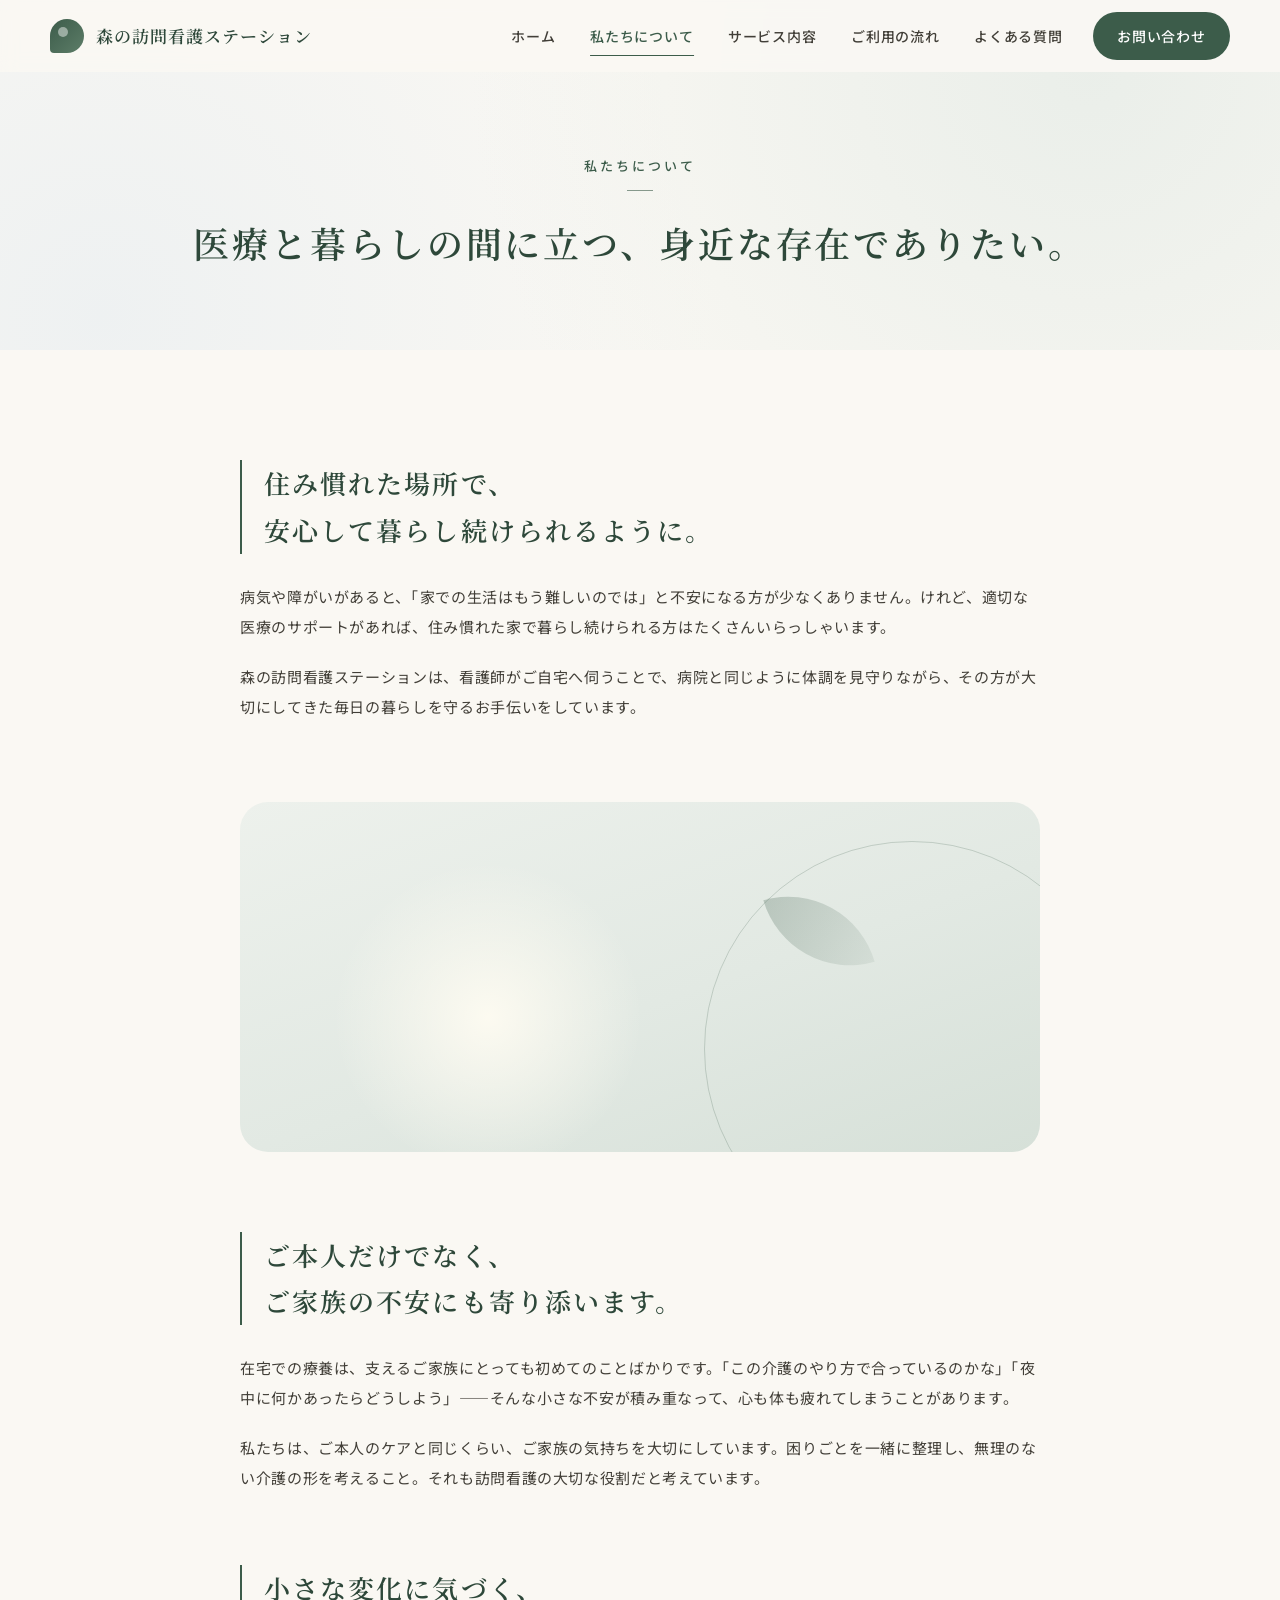
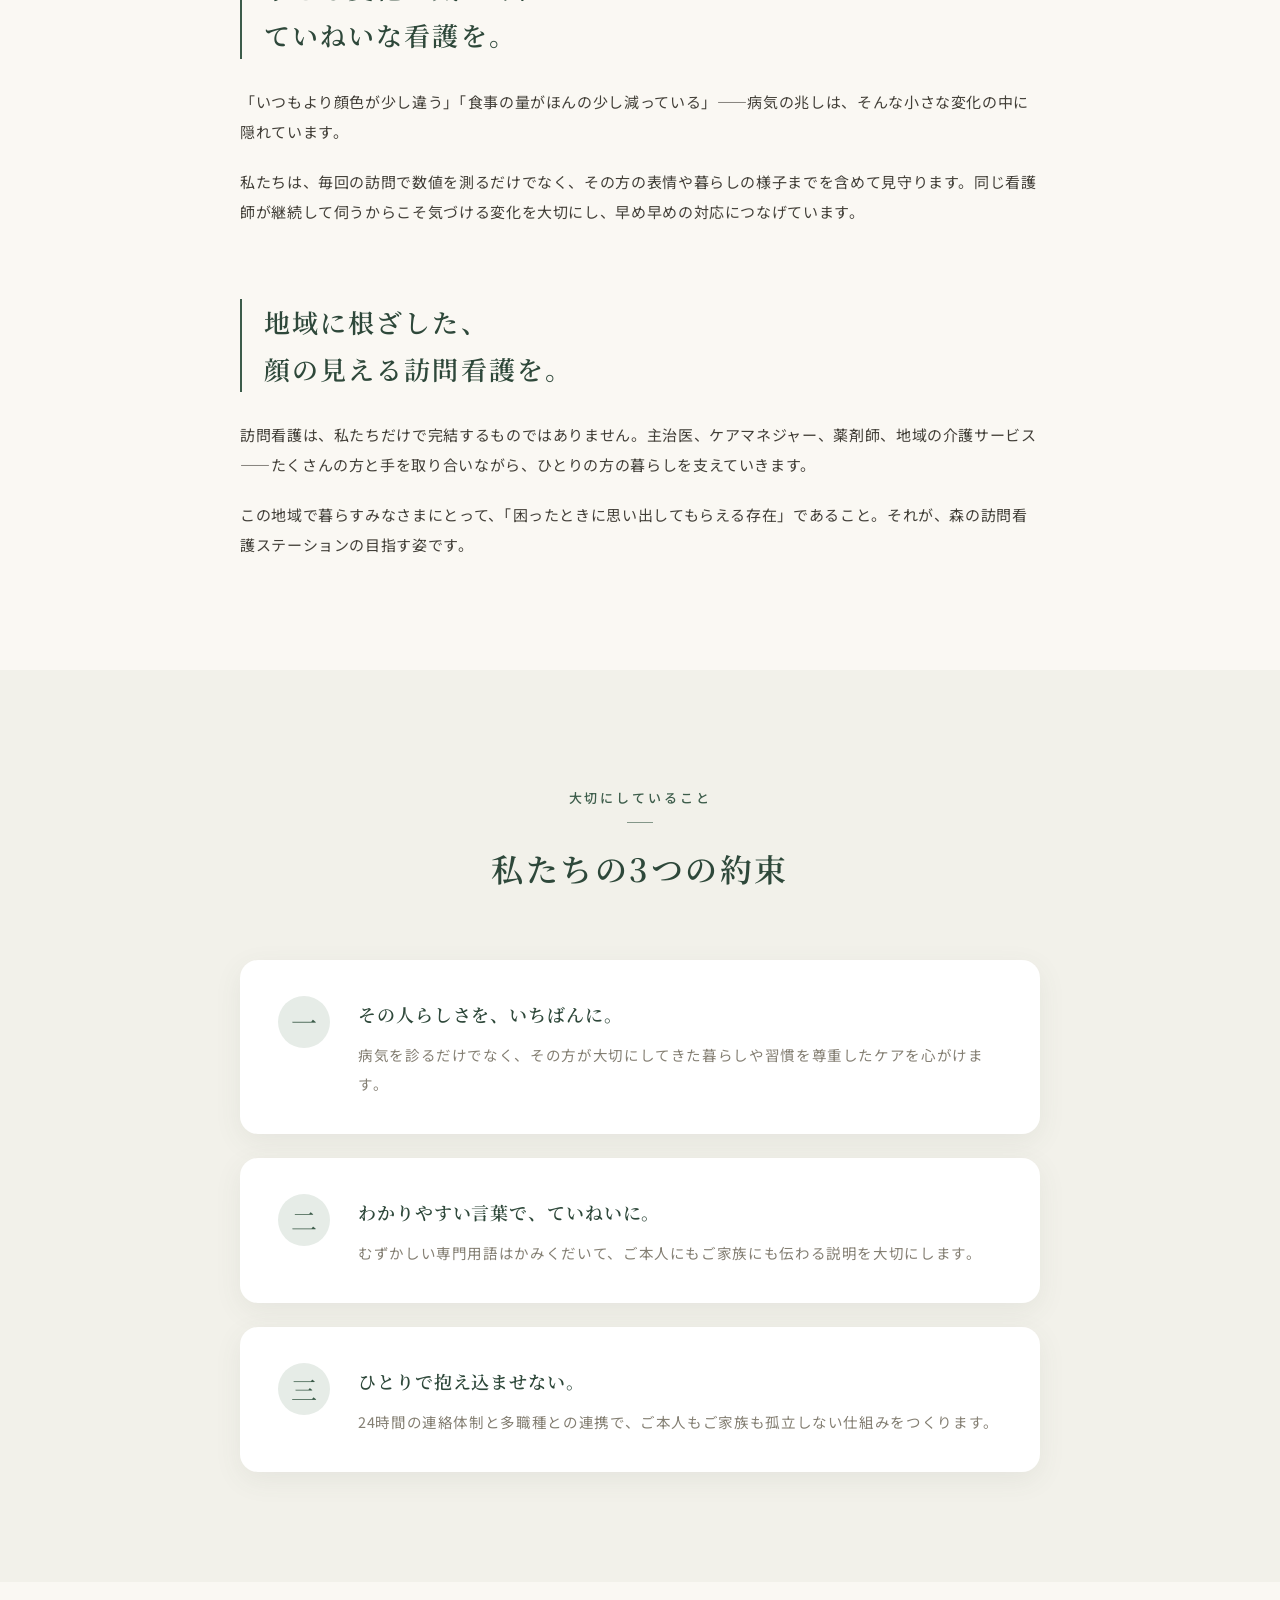
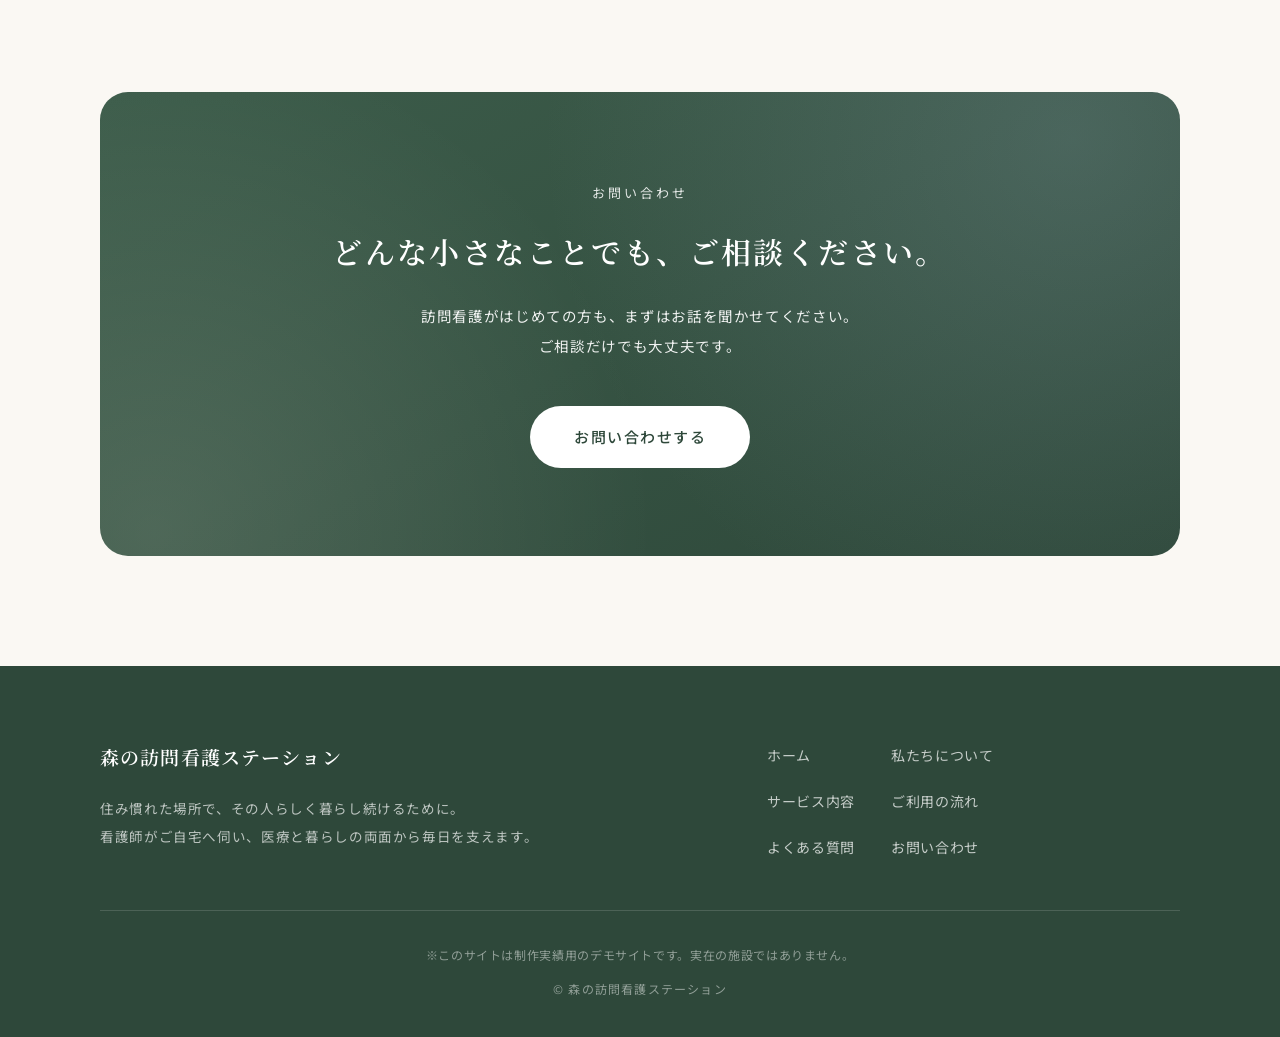
==== about.html @ d0d24159 "Initial build for Mori Houmon Kango site" ====
<!DOCTYPE html>
<html lang="ja">
<head>
  <meta charset="UTF-8">
  <meta name="viewport" content="width=device-width, initial-scale=1.0">
  <title>私たちについて｜森の訪問看護ステーション</title>
  <meta name="description" content="病気や障がいがあっても、住み慣れた場所で安心して暮らせるように。森の訪問看護ステーションの想いをご紹介します。">
  <link rel="preconnect" href="https://fonts.googleapis.com">
  <link rel="preconnect" href="https://fonts.gstatic.com" crossorigin>
  <link href="https://fonts.googleapis.com/css2?family=Noto+Sans+JP:wght@400;500;700&family=Noto+Serif+JP:wght@500;600&display=swap" rel="stylesheet">
  <link rel="stylesheet" href="style.css">
</head>
<body>

  <header class="header" id="header">
    <div class="header-inner">
      <a href="index.html" class="logo">
        <span class="logo-mark" aria-hidden="true"></span>
        <span class="logo-text">森の訪問看護ステーション</span>
      </a>
      <nav class="nav" id="nav" aria-label="メインナビゲーション">
        <ul class="nav-list">
          <li><a href="index.html" class="nav-link">ホーム</a></li>
          <li><a href="about.html" class="nav-link is-active">私たちについて</a></li>
          <li><a href="service.html" class="nav-link">サービス内容</a></li>
          <li><a href="guide.html" class="nav-link">ご利用の流れ</a></li>
          <li><a href="faq.html" class="nav-link">よくある質問</a></li>
          <li><a href="contact.html" class="nav-link nav-link-cta">お問い合わせ</a></li>
        </ul>
      </nav>
      <button class="menu-button" id="menuButton" aria-label="メニューを開く" aria-expanded="false" aria-controls="nav">
        <span class="menu-bar"></span>
        <span class="menu-bar"></span>
        <span class="menu-bar"></span>
      </button>
    </div>
  </header>

  <main>

    <section class="page-hero">
      <div class="container">
        <p class="page-hero-label">私たちについて</p>
        <h1 class="page-hero-title">医療と暮らしの間に立つ、<br class="sp-only">身近な存在でありたい。</h1>
      </div>
    </section>

    <section class="section">
      <div class="container container-narrow">
        <div class="message-block fade-in">
          <h2 class="message-title">住み慣れた場所で、<br>安心して暮らし続けられるように。</h2>
          <p>
            病気や障がいがあると、「家での生活はもう難しいのでは」と不安になる方が少なくありません。けれど、適切な医療のサポートがあれば、住み慣れた家で暮らし続けられる方はたくさんいらっしゃいます。
          </p>
          <p>
            森の訪問看護ステーションは、看護師がご自宅へ伺うことで、病院と同じように体調を見守りながら、その方が大切にしてきた毎日の暮らしを守るお手伝いをしています。
          </p>
        </div>

        <div class="about-feature-visual image-placeholder fade-in" aria-hidden="true">
          <span class="placeholder-shape placeholder-shape-circle"></span>
          <span class="placeholder-shape placeholder-shape-arc"></span>
          <span class="placeholder-shape placeholder-shape-leaf"></span>
        </div>

        <div class="message-block fade-in">
          <h2 class="message-title">ご本人だけでなく、<br>ご家族の不安にも寄り添います。</h2>
          <p>
            在宅での療養は、支えるご家族にとっても初めてのことばかりです。「この介護のやり方で合っているのかな」「夜中に何かあったらどうしよう」——そんな小さな不安が積み重なって、心も体も疲れてしまうことがあります。
          </p>
          <p>
            私たちは、ご本人のケアと同じくらい、ご家族の気持ちを大切にしています。困りごとを一緒に整理し、無理のない介護の形を考えること。それも訪問看護の大切な役割だと考えています。
          </p>
        </div>

        <div class="message-block fade-in">
          <h2 class="message-title">小さな変化に気づく、<br>ていねいな看護を。</h2>
          <p>
            「いつもより顔色が少し違う」「食事の量がほんの少し減っている」——病気の兆しは、そんな小さな変化の中に隠れています。
          </p>
          <p>
            私たちは、毎回の訪問で数値を測るだけでなく、その方の表情や暮らしの様子までを含めて見守ります。同じ看護師が継続して伺うからこそ気づける変化を大切にし、早め早めの対応につなげています。
          </p>
        </div>

        <div class="message-block fade-in">
          <h2 class="message-title">地域に根ざした、<br>顔の見える訪問看護を。</h2>
          <p>
            訪問看護は、私たちだけで完結するものではありません。主治医、ケアマネジャー、薬剤師、地域の介護サービス——たくさんの方と手を取り合いながら、ひとりの方の暮らしを支えていきます。
          </p>
          <p>
            この地域で暮らすみなさまにとって、「困ったときに思い出してもらえる存在」であること。それが、森の訪問看護ステーションの目指す姿です。
          </p>
        </div>
      </div>
    </section>

    <section class="section section-tinted">
      <div class="container container-narrow">
        <div class="section-heading fade-in">
          <p class="section-label">大切にしていること</p>
          <h2 class="section-title">私たちの3つの約束</h2>
        </div>
        <div class="promise-list">
          <div class="promise-item fade-in">
            <span class="promise-number">一</span>
            <div class="promise-body">
              <h3 class="promise-title">その人らしさを、いちばんに。</h3>
              <p class="promise-text">病気を診るだけでなく、その方が大切にしてきた暮らしや習慣を尊重したケアを心がけます。</p>
            </div>
          </div>
          <div class="promise-item fade-in">
            <span class="promise-number">二</span>
            <div class="promise-body">
              <h3 class="promise-title">わかりやすい言葉で、ていねいに。</h3>
              <p class="promise-text">むずかしい専門用語はかみくだいて、ご本人にもご家族にも伝わる説明を大切にします。</p>
            </div>
          </div>
          <div class="promise-item fade-in">
            <span class="promise-number">三</span>
            <div class="promise-body">
              <h3 class="promise-title">ひとりで抱え込ませない。</h3>
              <p class="promise-text">24時間の連絡体制と多職種との連携で、ご本人もご家族も孤立しない仕組みをつくります。</p>
            </div>
          </div>
        </div>
      </div>
    </section>

    <section class="cta-section">
      <div class="container">
        <div class="cta-box fade-in">
          <p class="cta-label">お問い合わせ</p>
          <h2 class="cta-title">どんな小さなことでも、<br class="sp-only">ご相談ください。</h2>
          <p class="cta-text">
            訪問看護がはじめての方も、まずはお話を聞かせてください。<br>
            ご相談だけでも大丈夫です。
          </p>
          <a href="contact.html" class="button button-light">お問い合わせする</a>
        </div>
      </div>
    </section>

  </main>

  <footer class="footer">
    <div class="container">
      <div class="footer-grid">
        <div class="footer-about">
          <p class="footer-logo">森の訪問看護ステーション</p>
          <p class="footer-description">
            住み慣れた場所で、その人らしく暮らし続けるために。<br>
            看護師がご自宅へ伺い、医療と暮らしの両面から毎日を支えます。
          </p>
        </div>
        <nav class="footer-nav" aria-label="フッターナビゲーション">
          <ul class="footer-nav-list">
            <li><a href="index.html">ホーム</a></li>
            <li><a href="about.html">私たちについて</a></li>
            <li><a href="service.html">サービス内容</a></li>
            <li><a href="guide.html">ご利用の流れ</a></li>
            <li><a href="faq.html">よくある質問</a></li>
            <li><a href="contact.html">お問い合わせ</a></li>
          </ul>
        </nav>
      </div>
      <p class="footer-note">※このサイトは制作実績用のデモサイトです。実在の施設ではありません。</p>
      <p class="footer-copyright">&copy; 森の訪問看護ステーション</p>
    </div>
  </footer>

  <script src="script.js"></script>
</body>
</html>
---- style.css ----
@charset "UTF-8";

/* ==========================================================
   森の訪問看護ステーション
   - 白〜生成りを基調に、深いグリーンとくすみブルーを差し色に
   - 余白と細い線で上品に、医療サイトとしての清潔感を保つ
   ========================================================== */

:root {
  /* 色 */
  --color-bg: #faf8f3;            /* 生成り */
  --color-bg-tinted: #f2f1ea;     /* 少し深い生成り */
  --color-white: #ffffff;
  --color-green: #3c5c4a;         /* 深いグリーン */
  --color-green-dark: #2e483a;
  --color-green-pale: #e6ece7;
  --color-blue: #8da4b0;          /* くすみブルー */
  --color-blue-pale: #e9eef1;
  --color-text: #423f38;
  --color-text-light: #847f73;
  --color-line: #e3e0d6;

  /* フォント */
  --font-sans: "Noto Sans JP", "Hiragino Kaku Gothic ProN", sans-serif;
  --font-serif: "Noto Serif JP", "Hiragino Mincho ProN", serif;

  /* その他 */
  --header-height: 72px;
  --radius-s: 10px;
  --radius-m: 18px;
  --radius-l: 28px;
  --shadow-card: 0 8px 28px rgba(82, 90, 76, 0.08);
  --shadow-card-hover: 0 14px 36px rgba(82, 90, 76, 0.13);
}

/* ----------------------------------------------------------
   リセット・ベース
---------------------------------------------------------- */
*,
*::before,
*::after {
  box-sizing: border-box;
  margin: 0;
  padding: 0;
}

html {
  scroll-behavior: smooth;
}

body {
  font-family: var(--font-sans);
  font-size: 16px;
  line-height: 2;
  letter-spacing: 0.04em;
  color: var(--color-text);
  background-color: var(--color-bg);
  -webkit-font-smoothing: antialiased;
}

img {
  max-width: 100%;
  height: auto;
  display: block;
}

ul,
ol {
  list-style: none;
}

a {
  color: inherit;
  text-decoration: none;
}

button {
  font-family: inherit;
  cursor: pointer;
  background: none;
  border: none;
}

.sp-only {
  display: none;
}

@media (max-width: 767px) {
  .sp-only {
    display: inline;
  }
  .pc-only {
    display: none;
  }
}

/* ----------------------------------------------------------
   共通レイアウト
---------------------------------------------------------- */
.container {
  width: min(92%, 1080px);
  margin: 0 auto;
}

.container-narrow {
  width: min(92%, 800px);
  margin: 0 auto;
}

.section {
  padding: 110px 0;
}

.section-tinted {
  background-color: var(--color-bg-tinted);
}

.section-heading {
  margin-bottom: 64px;
  text-align: center;
}

.section-label {
  display: inline-block;
  font-size: 13px;
  font-weight: 500;
  letter-spacing: 0.22em;
  color: var(--color-green);
  margin-bottom: 18px;
  position: relative;
  padding-bottom: 12px;
}

.section-label::after {
  content: "";
  position: absolute;
  bottom: 0;
  left: 50%;
  transform: translateX(-50%);
  width: 26px;
  height: 1px;
  background-color: var(--color-green);
  opacity: 0.6;
}

.section-title {
  font-family: var(--font-serif);
  font-size: clamp(24px, 3.4vw, 32px);
  font-weight: 600;
  line-height: 1.7;
  letter-spacing: 0.08em;
  color: var(--color-green-dark);
}

.section-lead {
  margin-top: 24px;
  font-size: 15px;
  color: var(--color-text-light);
}

.section-more {
  margin-top: 56px;
  text-align: center;
}

/* ----------------------------------------------------------
   ボタン・リンク
---------------------------------------------------------- */
.button {
  display: inline-block;
  padding: 16px 44px;
  border-radius: 999px;
  font-size: 15px;
  font-weight: 500;
  letter-spacing: 0.1em;
  text-align: center;
  transition: background-color 0.3s ease, color 0.3s ease,
    border-color 0.3s ease, box-shadow 0.3s ease, transform 0.3s ease;
}

.button-primary {
  background-color: var(--color-green);
  color: var(--color-white);
  box-shadow: 0 6px 18px rgba(60, 92, 74, 0.25);
}

.button-primary:hover {
  background-color: var(--color-green-dark);
  transform: translateY(-2px);
}

.button-outline {
  background-color: transparent;
  color: var(--color-green);
  border: 1px solid var(--color-green);
}

.button-outline:hover {
  background-color: var(--color-green);
  color: var(--color-white);
}

.button-light {
  background-color: var(--color-white);
  color: var(--color-green-dark);
}

.button-light:hover {
  background-color: var(--color-bg);
  transform: translateY(-2px);
}

.button-wide {
  min-width: 280px;
}

.text-link {
  display: inline-flex;
  align-items: center;
  gap: 10px;
  font-size: 15px;
  font-weight: 500;
  color: var(--color-green);
  border-bottom: 1px solid transparent;
  padding-bottom: 4px;
  transition: border-color 0.3s ease;
}

.text-link:hover {
  border-color: var(--color-green);
}

.text-link-arrow {
  transition: transform 0.3s ease;
}

.text-link:hover .text-link-arrow {
  transform: translateX(5px);
}

/* ----------------------------------------------------------
   ヘッダー
---------------------------------------------------------- */
.header {
  position: fixed;
  top: 0;
  left: 0;
  width: 100%;
  height: var(--header-height);
  background-color: rgba(250, 248, 243, 0.92);
  backdrop-filter: blur(8px);
  -webkit-backdrop-filter: blur(8px);
  z-index: 100;
  transition: box-shadow 0.3s ease;
}

.header.is-scrolled {
  box-shadow: 0 2px 20px rgba(82, 90, 76, 0.08);
}

.header-inner {
  width: min(94%, 1180px);
  height: 100%;
  margin: 0 auto;
  display: flex;
  align-items: center;
  justify-content: space-between;
}

.logo {
  display: flex;
  align-items: center;
  gap: 12px;
}

.logo-mark {
  width: 34px;
  height: 34px;
  border-radius: 50% 50% 50% 4px;
  background: linear-gradient(135deg, var(--color-green) 0%, #5d7d68 100%);
  position: relative;
  flex-shrink: 0;
}

.logo-mark::after {
  content: "";
  position: absolute;
  top: 8px;
  left: 8px;
  width: 10px;
  height: 10px;
  border-radius: 50%;
  background-color: rgba(255, 255, 255, 0.45);
}

.logo-text {
  font-family: var(--font-serif);
  font-size: 17px;
  font-weight: 600;
  letter-spacing: 0.06em;
  color: var(--color-green-dark);
}

.nav-list {
  display: flex;
  align-items: center;
  gap: 6px;
}

.nav-link {
  display: inline-block;
  padding: 10px 14px;
  font-size: 14px;
  font-weight: 500;
  letter-spacing: 0.06em;
  color: var(--color-text);
  border-radius: 8px;
  position: relative;
  transition: color 0.3s ease;
}

.nav-link::after {
  content: "";
  position: absolute;
  bottom: 4px;
  left: 50%;
  transform: translateX(-50%) scaleX(0);
  width: calc(100% - 28px);
  height: 1px;
  background-color: var(--color-green);
  transition: transform 0.3s ease;
}

.nav-link:hover {
  color: var(--color-green);
}

.nav-link:hover::after,
.nav-link.is-active::after {
  transform: translateX(-50%) scaleX(1);
}

.nav-link.is-active {
  color: var(--color-green);
}

.nav-link-cta {
  margin-left: 10px;
  padding: 10px 24px;
  background-color: var(--color-green);
  color: var(--color-white);
  border-radius: 999px;
}

.nav-link-cta::after {
  display: none;
}

.nav-link-cta:hover {
  background-color: var(--color-green-dark);
  color: var(--color-white);
}

.nav-link-cta.is-active {
  color: var(--color-white);
  background-color: var(--color-green-dark);
}

/* ハンバーガー */
.menu-button {
  display: none;
  flex-direction: column;
  justify-content: center;
  gap: 7px;
  width: 48px;
  height: 48px;
  padding: 12px;
  z-index: 110;
}

.menu-bar {
  display: block;
  width: 100%;
  height: 1.5px;
  background-color: var(--color-green-dark);
  transition: transform 0.3s ease, opacity 0.3s ease;
}

.menu-button.is-open .menu-bar:nth-child(1) {
  transform: translateY(8.5px) rotate(45deg);
}

.menu-button.is-open .menu-bar:nth-child(2) {
  opacity: 0;
}

.menu-button.is-open .menu-bar:nth-child(3) {
  transform: translateY(-8.5px) rotate(-45deg);
}

@media (max-width: 900px) {
  .menu-button {
    display: flex;
  }

  .nav {
    position: fixed;
    top: 0;
    right: 0;
    width: min(78%, 340px);
    height: 100dvh;
    background-color: var(--color-bg);
    padding: 110px 36px 40px;
    transform: translateX(100%);
    transition: transform 0.4s cubic-bezier(0.25, 0.8, 0.3, 1);
    box-shadow: -10px 0 40px rgba(82, 90, 76, 0.1);
  }

  .nav.is-open {
    transform: translateX(0);
  }

  .nav-list {
    flex-direction: column;
    align-items: stretch;
    gap: 4px;
  }

  .nav-link {
    display: block;
    padding: 14px 10px;
    font-size: 15px;
    border-bottom: 1px solid var(--color-line);
    border-radius: 0;
  }

  .nav-link::after {
    display: none;
  }

  .nav-link-cta {
    margin: 24px 0 0;
    text-align: center;
    border-radius: 999px;
    border-bottom: none;
  }
}

/* ----------------------------------------------------------
   ファーストビュー（トップ）
---------------------------------------------------------- */
.hero {
  position: relative;
  padding: calc(var(--header-height) + 80px) 0 110px;
  overflow: hidden;
}

.hero-bg {
  position: absolute;
  inset: 0;
  pointer-events: none;
}

.hero-circle {
  position: absolute;
  border-radius: 50%;
}

.hero-circle-1 {
  width: 560px;
  height: 560px;
  top: -180px;
  right: -120px;
  background: radial-gradient(circle, rgba(230, 236, 231, 0.9) 0%, rgba(230, 236, 231, 0) 70%);
}

.hero-circle-2 {
  width: 420px;
  height: 420px;
  bottom: -160px;
  left: -140px;
  background: radial-gradient(circle, rgba(233, 238, 241, 0.9) 0%, rgba(233, 238, 241, 0) 70%);
}

.hero-circle-3 {
  width: 240px;
  height: 240px;
  top: 30%;
  left: 42%;
  background: radial-gradient(circle, rgba(250, 246, 233, 0.95) 0%, rgba(250, 246, 233, 0) 70%);
}

.hero-inner {
  position: relative;
  width: min(92%, 1080px);
  margin: 0 auto;
  display: grid;
  grid-template-columns: 1.15fr 0.85fr;
  align-items: center;
  gap: 60px;
}

.hero-station {
  font-size: 14px;
  font-weight: 500;
  letter-spacing: 0.2em;
  color: var(--color-green);
  margin-bottom: 22px;
  display: flex;
  align-items: center;
  gap: 14px;
}

.hero-station::before {
  content: "";
  width: 32px;
  height: 1px;
  background-color: var(--color-green);
  opacity: 0.6;
}

.hero-title {
  font-family: var(--font-serif);
  font-size: clamp(30px, 4.6vw, 46px);
  font-weight: 600;
  line-height: 1.75;
  letter-spacing: 0.1em;
  color: var(--color-green-dark);
  margin-bottom: 32px;
}

.hero-lead {
  font-size: 15px;
  line-height: 2.2;
  color: var(--color-text-light);
  margin-bottom: 44px;
  max-width: 34em;
}

.hero-buttons {
  display: flex;
  flex-wrap: wrap;
  gap: 16px;
}

/* ヒーロービジュアル：木漏れ日のイメージをCSSで表現（画像差し替え可） */
.hero-visual {
  position: relative;
  aspect-ratio: 4 / 5;
  max-height: 520px;
  border-radius: 200px 200px var(--radius-l) var(--radius-l);
  background: linear-gradient(168deg, #e9efe9 0%, #dfe8e0 38%, #cfdcd2 100%);
  overflow: hidden;
}

.hero-visual-inner {
  position: absolute;
  inset: 0;
}

.leaf {
  position: absolute;
  background: linear-gradient(135deg, rgba(60, 92, 74, 0.32) 0%, rgba(60, 92, 74, 0.1) 100%);
  border-radius: 0 999px;
}

.leaf-1 {
  width: 120px;
  height: 120px;
  top: 14%;
  left: 16%;
  transform: rotate(-18deg);
}

.leaf-2 {
  width: 78px;
  height: 78px;
  top: 38%;
  right: 16%;
  transform: rotate(32deg);
  opacity: 0.7;
}

.leaf-3 {
  width: 56px;
  height: 56px;
  bottom: 20%;
  left: 26%;
  transform: rotate(8deg);
  opacity: 0.5;
}

.light-spot {
  position: absolute;
  border-radius: 50%;
  background: radial-gradient(circle, rgba(255, 252, 240, 0.85) 0%, rgba(255, 252, 240, 0) 70%);
}

.light-spot-1 {
  width: 260px;
  height: 260px;
  top: -40px;
  right: -30px;
}

.light-spot-2 {
  width: 180px;
  height: 180px;
  bottom: 6%;
  right: 20%;
  opacity: 0.8;
}

@media (max-width: 900px) {
  .hero {
    padding: calc(var(--header-height) + 48px) 0 80px;
  }

  .hero-inner {
    grid-template-columns: 1fr;
    gap: 48px;
  }

  .hero-visual {
    max-width: 420px;
    max-height: 380px;
    aspect-ratio: 5 / 4;
    margin: 0 auto;
    width: 100%;
    border-radius: 160px 160px var(--radius-l) var(--radius-l);
  }
}

@media (max-width: 767px) {
  .hero-buttons .button {
    flex: 1 1 100%;
  }
}

/* ----------------------------------------------------------
   下層ページ共通ヒーロー
---------------------------------------------------------- */
.page-hero {
  padding: calc(var(--header-height) + 76px) 0 76px;
  background:
    radial-gradient(circle at 85% 20%, rgba(230, 236, 231, 0.8) 0%, rgba(230, 236, 231, 0) 55%),
    radial-gradient(circle at 8% 90%, rgba(233, 238, 241, 0.7) 0%, rgba(233, 238, 241, 0) 50%),
    var(--color-bg);
  text-align: center;
}

.page-hero-label {
  font-size: 13px;
  font-weight: 500;
  letter-spacing: 0.22em;
  color: var(--color-green);
  margin-bottom: 20px;
  position: relative;
  display: inline-block;
  padding-bottom: 12px;
}

.page-hero-label::after {
  content: "";
  position: absolute;
  bottom: 0;
  left: 50%;
  transform: translateX(-50%);
  width: 26px;
  height: 1px;
  background-color: var(--color-green);
  opacity: 0.6;
}

.page-hero-title {
  display: block;
  font-family: var(--font-serif);
  font-size: clamp(26px, 3.8vw, 36px);
  font-weight: 600;
  line-height: 1.75;
  letter-spacing: 0.08em;
  color: var(--color-green-dark);
}

.page-hero-lead {
  margin-top: 28px;
  font-size: 15px;
  color: var(--color-text-light);
}

/* ----------------------------------------------------------
   カード
---------------------------------------------------------- */
.card-grid {
  display: grid;
  gap: 28px;
}

.card-grid-3 {
  grid-template-columns: repeat(3, 1fr);
}

.card-grid-2 {
  grid-template-columns: repeat(2, 1fr);
}

@media (max-width: 900px) {
  .card-grid-3 {
    grid-template-columns: repeat(2, 1fr);
  }
}

@media (max-width: 640px) {
  .card-grid-3,
  .card-grid-2 {
    grid-template-columns: 1fr;
  }
}

.card {
  background-color: var(--color-white);
  border-radius: var(--radius-m);
  padding: 40px 32px;
  box-shadow: var(--shadow-card);
  transition: box-shadow 0.3s ease, transform 0.3s ease;
}

.card:hover {
  box-shadow: var(--shadow-card-hover);
  transform: translateY(-4px);
}

.card-icon {
  width: 52px;
  height: 52px;
  border-radius: 50% 50% 50% 8px;
  background: linear-gradient(135deg, var(--color-green-pale) 0%, #d8e2da 100%);
  display: flex;
  align-items: center;
  justify-content: center;
  margin-bottom: 24px;
}

.card-icon-blue {
  background: linear-gradient(135deg, var(--color-blue-pale) 0%, #d9e3e8 100%);
}

.icon-dot {
  width: 14px;
  height: 14px;
  border-radius: 50%;
  background-color: var(--color-green);
  opacity: 0.75;
}

.card-icon-blue .icon-dot {
  background-color: var(--color-blue);
  opacity: 1;
}

.card-title {
  font-family: var(--font-serif);
  font-size: 19px;
  font-weight: 600;
  letter-spacing: 0.06em;
  color: var(--color-green-dark);
  margin-bottom: 14px;
}

.card-text {
  font-size: 14.5px;
  line-height: 2;
  color: var(--color-text-light);
}

.card-service {
  padding: 44px 38px;
}

/* ----------------------------------------------------------
   私たちについて（トップ）
---------------------------------------------------------- */
.about-grid {
  display: grid;
  grid-template-columns: 0.9fr 1.1fr;
  gap: 64px;
  align-items: center;
}

.about-text p {
  margin-bottom: 24px;
  font-size: 15px;
  color: var(--color-text);
}

.about-text p:last-of-type {
  margin-bottom: 36px;
}

@media (max-width: 900px) {
  .about-grid {
    grid-template-columns: 1fr;
    gap: 44px;
  }
}

/* ----------------------------------------------------------
   画像プレースホルダー（後から画像差し替え用）
---------------------------------------------------------- */
.image-placeholder {
  position: relative;
  border-radius: var(--radius-l);
  background: linear-gradient(160deg, #edf1ec 0%, #e2e9e3 55%, #d6e0d8 100%);
  overflow: hidden;
  min-height: 300px;
}

.about-visual {
  aspect-ratio: 4 / 3;
}

.area-visual {
  aspect-ratio: 4 / 3;
}

.about-feature-visual {
  aspect-ratio: 16 / 7;
  margin: 80px 0;
  min-height: 220px;
}

.placeholder-shape {
  position: absolute;
}

.placeholder-shape-circle {
  width: 38%;
  aspect-ratio: 1;
  border-radius: 50%;
  top: 18%;
  left: 12%;
  background: radial-gradient(circle, rgba(255, 252, 242, 0.9) 0%, rgba(255, 252, 242, 0) 72%);
}

.placeholder-shape-arc {
  width: 52%;
  aspect-ratio: 1;
  border-radius: 50%;
  bottom: -30%;
  right: -10%;
  border: 1.5px solid rgba(60, 92, 74, 0.22);
  background: transparent;
}

.placeholder-shape-leaf {
  width: 90px;
  height: 90px;
  top: 24%;
  right: 22%;
  border-radius: 0 999px;
  background: linear-gradient(135deg, rgba(60, 92, 74, 0.26) 0%, rgba(60, 92, 74, 0.08) 100%);
  transform: rotate(-16deg);
}

.placeholder-shape-hill {
  width: 130%;
  height: 56%;
  bottom: -18%;
  left: -15%;
  border-radius: 50%;
  background: linear-gradient(180deg, rgba(60, 92, 74, 0.2) 0%, rgba(60, 92, 74, 0.06) 100%);
}

.placeholder-shape-sun {
  width: 110px;
  height: 110px;
  top: 16%;
  right: 18%;
  border-radius: 50%;
  background: radial-gradient(circle, rgba(255, 250, 232, 0.95) 20%, rgba(244, 236, 210, 0.6) 60%, rgba(244, 236, 210, 0) 100%);
}

/* ----------------------------------------------------------
   ご利用の流れ
---------------------------------------------------------- */
.flow-list {
  display: flex;
  flex-direction: column;
  counter-reset: flow;
}

.flow-item {
  display: flex;
  gap: 28px;
  position: relative;
  padding-bottom: 44px;
}

.flow-item:last-child {
  padding-bottom: 0;
}

/* ステップをつなぐ縦線 */
.flow-item:not(:last-child)::before {
  content: "";
  position: absolute;
  top: 56px;
  left: 27px;
  bottom: 8px;
  width: 1px;
  background-color: var(--color-line);
}

.flow-number {
  flex-shrink: 0;
  width: 54px;
  height: 54px;
  border-radius: 50%;
  background-color: var(--color-white);
  border: 1px solid var(--color-green);
  color: var(--color-green);
  font-family: var(--font-serif);
  font-size: 20px;
  display: flex;
  align-items: center;
  justify-content: center;
}

.flow-body {
  padding-top: 8px;
}

.flow-title {
  font-family: var(--font-serif);
  font-size: 19px;
  font-weight: 600;
  letter-spacing: 0.06em;
  color: var(--color-green-dark);
  margin-bottom: 8px;
}

.flow-text {
  font-size: 14.5px;
  color: var(--color-text-light);
}

.flow-list-compact {
  max-width: 680px;
  margin: 0 auto;
}

/* ----------------------------------------------------------
   対応エリア
---------------------------------------------------------- */
.area-grid {
  display: grid;
  grid-template-columns: 1fr 1fr;
  gap: 64px;
  align-items: center;
}

.area-text .section-label {
  text-align: left;
}

.area-text .section-label::after {
  left: 0;
  transform: none;
}

.area-text .section-title {
  text-align: left;
  margin-bottom: 24px;
}

.area-lead {
  font-size: 15px;
  color: var(--color-text-light);
  margin-bottom: 28px;
}

.area-tags {
  display: flex;
  flex-wrap: wrap;
  gap: 12px;
}

.area-tags li {
  padding: 9px 22px;
  background-color: var(--color-white);
  border: 1px solid var(--color-line);
  border-radius: 999px;
  font-size: 14px;
  color: var(--color-green-dark);
}

.area-note {
  margin-top: 24px;
  font-size: 13.5px;
  color: var(--color-text-light);
}

@media (max-width: 900px) {
  .area-grid {
    grid-template-columns: 1fr;
    gap: 44px;
  }
}

/* ----------------------------------------------------------
   FAQ（アコーディオン）
---------------------------------------------------------- */
.faq-list {
  display: flex;
  flex-direction: column;
  gap: 18px;
}

.faq-item {
  background-color: var(--color-white);
  border-radius: var(--radius-m);
  box-shadow: var(--shadow-card);
  overflow: hidden;
}

.faq-question {
  width: 100%;
  display: flex;
  align-items: center;
  gap: 18px;
  padding: 26px 30px;
  text-align: left;
  transition: background-color 0.3s ease;
}

.faq-question:hover {
  background-color: rgba(230, 236, 231, 0.35);
}

.faq-q-mark {
  flex-shrink: 0;
  width: 36px;
  height: 36px;
  border-radius: 50%;
  background-color: var(--color-green-pale);
  color: var(--color-green);
  font-family: var(--font-serif);
  font-size: 16px;
  display: flex;
  align-items: center;
  justify-content: center;
}

.faq-q-text {
  flex: 1;
  font-size: 15.5px;
  font-weight: 500;
  letter-spacing: 0.05em;
  color: var(--color-text);
  line-height: 1.7;
}

.faq-toggle {
  flex-shrink: 0;
  position: relative;
  width: 16px;
  height: 16px;
}

.faq-toggle::before,
.faq-toggle::after {
  content: "";
  position: absolute;
  top: 50%;
  left: 50%;
  width: 14px;
  height: 1.5px;
  background-color: var(--color-green);
  transform: translate(-50%, -50%);
  transition: transform 0.3s ease;
}

.faq-toggle::after {
  transform: translate(-50%, -50%) rotate(90deg);
}

.faq-item.is-open .faq-toggle::after {
  transform: translate(-50%, -50%) rotate(0deg);
}

.faq-answer {
  display: grid;
  grid-template-rows: 0fr;
  transition: grid-template-rows 0.4s ease;
}

.faq-answer-inner {
  overflow: hidden;
}

.faq-item.is-open .faq-answer {
  grid-template-rows: 1fr;
}

.faq-answer-inner p {
  padding: 0 30px 28px 84px;
  font-size: 14.5px;
  color: var(--color-text-light);
}

.faq-answer-inner p + p {
  margin-top: -8px;
}

@media (max-width: 640px) {
  .faq-question {
    padding: 22px 20px;
    gap: 14px;
  }

  .faq-answer-inner p {
    padding: 0 20px 24px 20px;
  }
}

/* ----------------------------------------------------------
   お問い合わせCTA
---------------------------------------------------------- */
.cta-section {
  padding: 110px 0;
}

.cta-box {
  background:
    radial-gradient(circle at 90% 10%, rgba(141, 164, 176, 0.25) 0%, rgba(141, 164, 176, 0) 50%),
    radial-gradient(circle at 5% 95%, rgba(255, 252, 240, 0.12) 0%, rgba(255, 252, 240, 0) 45%),
    linear-gradient(150deg, var(--color-green) 0%, var(--color-green-dark) 100%);
  border-radius: var(--radius-l);
  padding: 88px 40px;
  text-align: center;
  color: var(--color-white);
}

.cta-label {
  font-size: 13px;
  letter-spacing: 0.22em;
  opacity: 0.85;
  margin-bottom: 20px;
}

.cta-title {
  font-family: var(--font-serif);
  font-size: clamp(23px, 3.2vw, 30px);
  font-weight: 600;
  line-height: 1.7;
  letter-spacing: 0.08em;
  margin-bottom: 24px;
}

.cta-text {
  font-size: 14.5px;
  line-height: 2.1;
  opacity: 0.92;
  margin-bottom: 44px;
}

/* ----------------------------------------------------------
   about：メッセージブロック・3つの約束
---------------------------------------------------------- */
.message-block {
  margin-bottom: 72px;
}

.message-block:last-child {
  margin-bottom: 0;
}

.message-title {
  font-family: var(--font-serif);
  font-size: clamp(21px, 2.8vw, 26px);
  font-weight: 600;
  line-height: 1.8;
  letter-spacing: 0.08em;
  color: var(--color-green-dark);
  margin-bottom: 28px;
  padding-left: 22px;
  border-left: 2px solid var(--color-green);
}

.message-block p {
  font-size: 15px;
  margin-bottom: 20px;
}

.message-block p:last-child {
  margin-bottom: 0;
}

.promise-list {
  display: flex;
  flex-direction: column;
  gap: 24px;
}

.promise-item {
  display: flex;
  gap: 28px;
  background-color: var(--color-white);
  border-radius: var(--radius-m);
  padding: 36px 38px;
  box-shadow: var(--shadow-card);
}

.promise-number {
  flex-shrink: 0;
  font-family: var(--font-serif);
  font-size: 26px;
  color: var(--color-green);
  width: 52px;
  height: 52px;
  border-radius: 50%;
  background-color: var(--color-green-pale);
  display: flex;
  align-items: center;
  justify-content: center;
}

.promise-title {
  font-family: var(--font-serif);
  font-size: 18px;
  font-weight: 600;
  letter-spacing: 0.05em;
  color: var(--color-green-dark);
  margin-bottom: 8px;
}

.promise-text {
  font-size: 14.5px;
  color: var(--color-text-light);
}

@media (max-width: 640px) {
  .promise-item {
    flex-direction: column;
    gap: 16px;
    padding: 30px 26px;
  }
}

/* ----------------------------------------------------------
   インフォボックス・チェックリスト
---------------------------------------------------------- */
.info-box {
  background-color: var(--color-white);
  border-radius: var(--radius-m);
  padding: 44px 44px;
  box-shadow: var(--shadow-card);
}

.info-box p {
  font-size: 15px;
  margin-bottom: 18px;
}

.info-box p:last-child {
  margin-bottom: 0;
}

.info-box strong {
  color: var(--color-green-dark);
}

.check-list li {
  position: relative;
  padding: 10px 0 10px 38px;
  font-size: 15px;
  border-bottom: 1px dashed var(--color-line);
}

.check-list li:last-child {
  border-bottom: none;
}

.check-list li::before {
  content: "";
  position: absolute;
  left: 4px;
  top: 50%;
  transform: translateY(-62%) rotate(45deg);
  width: 8px;
  height: 14px;
  border-right: 2px solid var(--color-green);
  border-bottom: 2px solid var(--color-green);
}

.info-box-note {
  margin-top: 20px;
  font-size: 13.5px;
  color: var(--color-text-light);
}

@media (max-width: 640px) {
  .info-box {
    padding: 32px 26px;
  }
}

/* ----------------------------------------------------------
   お問い合わせフォーム
---------------------------------------------------------- */
.form-wrap {
  background-color: var(--color-white);
  border-radius: var(--radius-l);
  padding: 56px 60px;
  box-shadow: var(--shadow-card);
}

.form-demo-note {
  font-size: 13px;
  color: var(--color-text-light);
  background-color: var(--color-bg-tinted);
  border-radius: var(--radius-s);
  padding: 12px 18px;
  text-align: center;
  margin-bottom: 40px;
}

.form-field {
  margin-bottom: 32px;
}

.form-label {
  display: flex;
  align-items: center;
  gap: 12px;
  font-size: 14.5px;
  font-weight: 500;
  margin-bottom: 12px;
  color: var(--color-green-dark);
}

.form-required {
  font-size: 11px;
  font-weight: 500;
  color: var(--color-white);
  background-color: var(--color-green);
  border-radius: 4px;
  padding: 2px 8px;
  letter-spacing: 0.08em;
}

.form-input,
.form-textarea {
  width: 100%;
  padding: 15px 18px;
  font-family: inherit;
  font-size: 15px;
  color: var(--color-text);
  background-color: var(--color-bg);
  border: 1px solid var(--color-line);
  border-radius: var(--radius-s);
  transition: border-color 0.3s ease, box-shadow 0.3s ease;
}

.form-input::placeholder,
.form-textarea::placeholder {
  color: #b5b1a4;
}

.form-input:focus,
.form-textarea:focus {
  outline: none;
  border-color: var(--color-green);
  box-shadow: 0 0 0 3px rgba(60, 92, 74, 0.12);
  background-color: var(--color-white);
}

.form-textarea {
  resize: vertical;
  line-height: 1.9;
}

.form-submit {
  text-align: center;
  margin-top: 44px;
}

/* 送信完了表示 */
.form-complete {
  text-align: center;
  padding: 40px 0 20px;
}

.form-complete-icon {
  width: 64px;
  height: 64px;
  margin: 0 auto 28px;
  border-radius: 50%;
  background-color: var(--color-green-pale);
  position: relative;
}

.form-complete-icon::after {
  content: "";
  position: absolute;
  top: 46%;
  left: 50%;
  transform: translate(-50%, -50%) rotate(45deg);
  width: 12px;
  height: 22px;
  border-right: 2.5px solid var(--color-green);
  border-bottom: 2.5px solid var(--color-green);
}

.form-complete-message {
  font-family: var(--font-serif);
  font-size: 18px;
  line-height: 2.1;
  color: var(--color-green-dark);
  margin-bottom: 28px;
}

.contact-info {
  margin-top: 48px;
  text-align: center;
}

.contact-info-title {
  font-family: var(--font-serif);
  font-size: 18px;
  font-weight: 600;
  color: var(--color-green-dark);
  margin-bottom: 14px;
}

.contact-info-text {
  font-size: 14px;
  color: var(--color-text-light);
}

@media (max-width: 640px) {
  .form-wrap {
    padding: 40px 24px;
  }

  .button-wide {
    min-width: 0;
    width: 100%;
  }
}

/* ----------------------------------------------------------
   フッター
---------------------------------------------------------- */
.footer {
  background-color: var(--color-green-dark);
  color: rgba(255, 255, 255, 0.85);
  padding: 72px 0 36px;
}

.footer-grid {
  display: grid;
  grid-template-columns: 1.2fr 0.8fr;
  gap: 48px;
  padding-bottom: 48px;
  border-bottom: 1px solid rgba(255, 255, 255, 0.14);
}

.footer-logo {
  font-family: var(--font-serif);
  font-size: 19px;
  font-weight: 600;
  letter-spacing: 0.06em;
  color: var(--color-white);
  margin-bottom: 18px;
}

.footer-description {
  font-size: 13.5px;
  line-height: 2.1;
  opacity: 0.8;
}

.footer-nav-list {
  display: grid;
  grid-template-columns: repeat(2, auto);
  gap: 14px 36px;
  justify-content: start;
}

.footer-nav-list a {
  font-size: 14px;
  opacity: 0.85;
  transition: opacity 0.3s ease;
}

.footer-nav-list a:hover {
  opacity: 1;
}

.footer-note {
  margin-top: 32px;
  font-size: 12px;
  opacity: 0.55;
  text-align: center;
}

.footer-copyright {
  margin-top: 10px;
  font-size: 12px;
  opacity: 0.55;
  text-align: center;
  letter-spacing: 0.1em;
}

@media (max-width: 767px) {
  .footer-grid {
    grid-template-columns: 1fr;
    gap: 36px;
  }
}

/* ----------------------------------------------------------
   スクロール時のふわっと表示
---------------------------------------------------------- */
.fade-in {
  opacity: 0;
  transform: translateY(24px);
  transition: opacity 0.9s ease, transform 0.9s ease;
}

.fade-in.is-visible {
  opacity: 1;
  transform: translateY(0);
}

@media (prefers-reduced-motion: reduce) {
  html {
    scroll-behavior: auto;
  }

  .fade-in {
    opacity: 1;
    transform: none;
    transition: none;
  }
}

/* ----------------------------------------------------------
   スマホ調整
---------------------------------------------------------- */
@media (max-width: 767px) {
  body {
    font-size: 15px;
  }

  .section {
    padding: 76px 0;
  }

  .cta-section {
    padding: 76px 0;
  }

  .cta-box {
    padding: 64px 26px;
  }

  .section-heading {
    margin-bottom: 44px;
  }

  .logo-text {
    font-size: 15px;
  }

  .page-hero {
    padding: calc(var(--header-height) + 52px) 0 56px;
  }

  .about-feature-visual {
    aspect-ratio: 4 / 3;
    margin: 56px 0;
  }

  .flow-item {
    gap: 18px;
  }

  .flow-number {
    width: 46px;
    height: 46px;
    font-size: 17px;
  }

  .flow-item:not(:last-child)::before {
    left: 23px;
    top: 50px;
  }

  .card {
    padding: 34px 26px;
  }

  .card-service {
    padding: 36px 28px;
  }
}
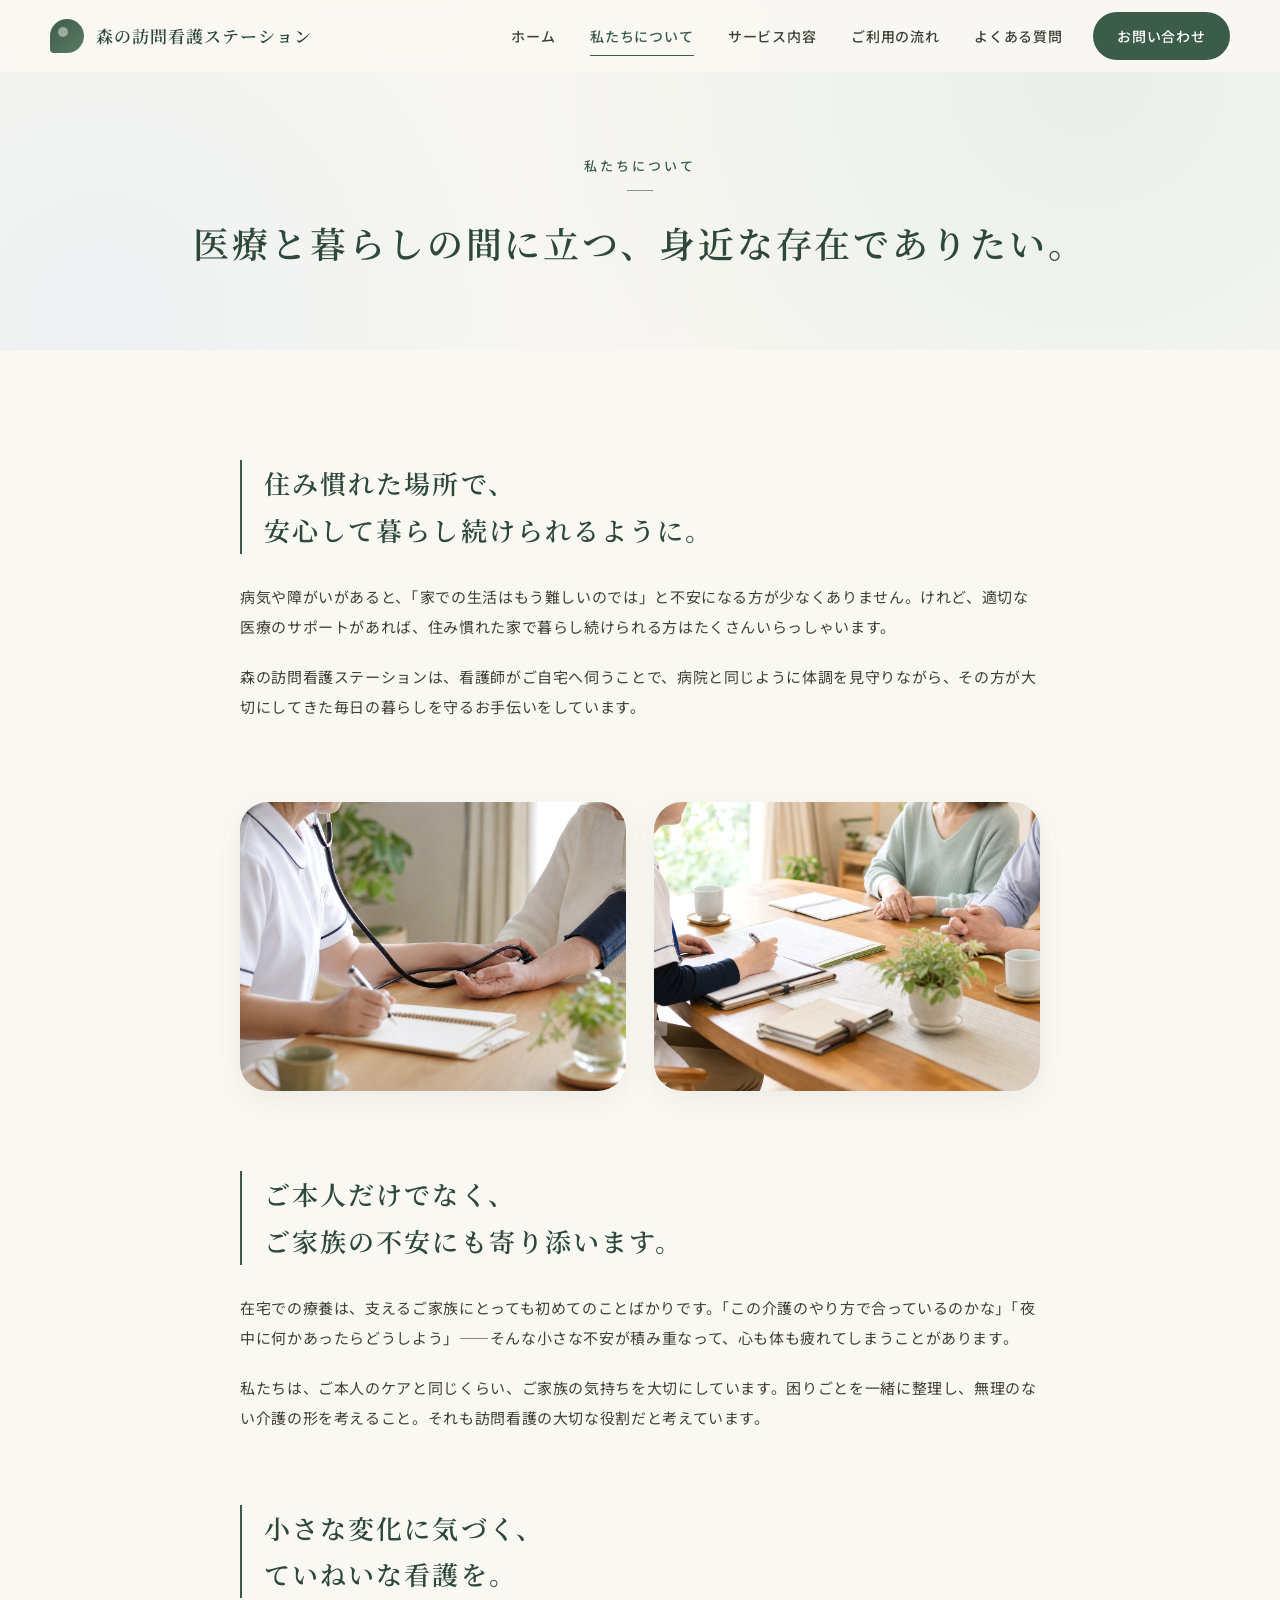
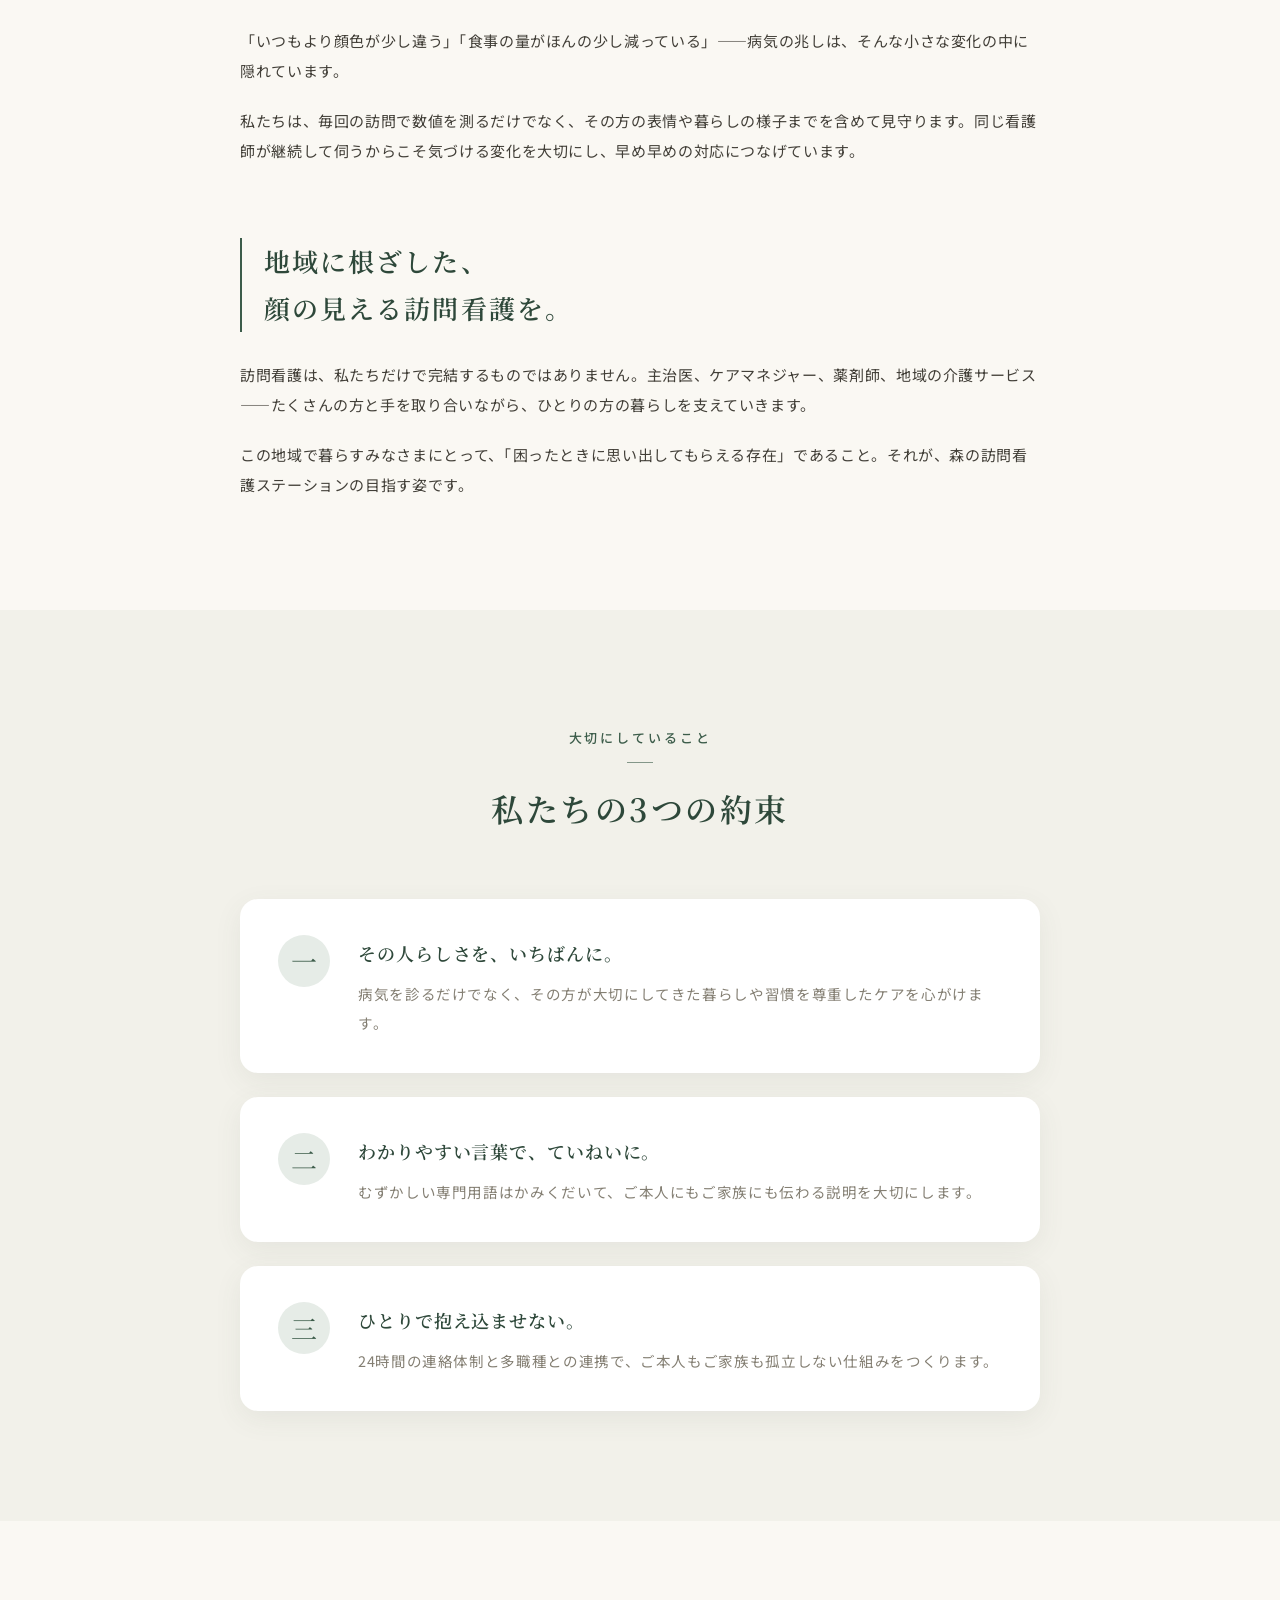
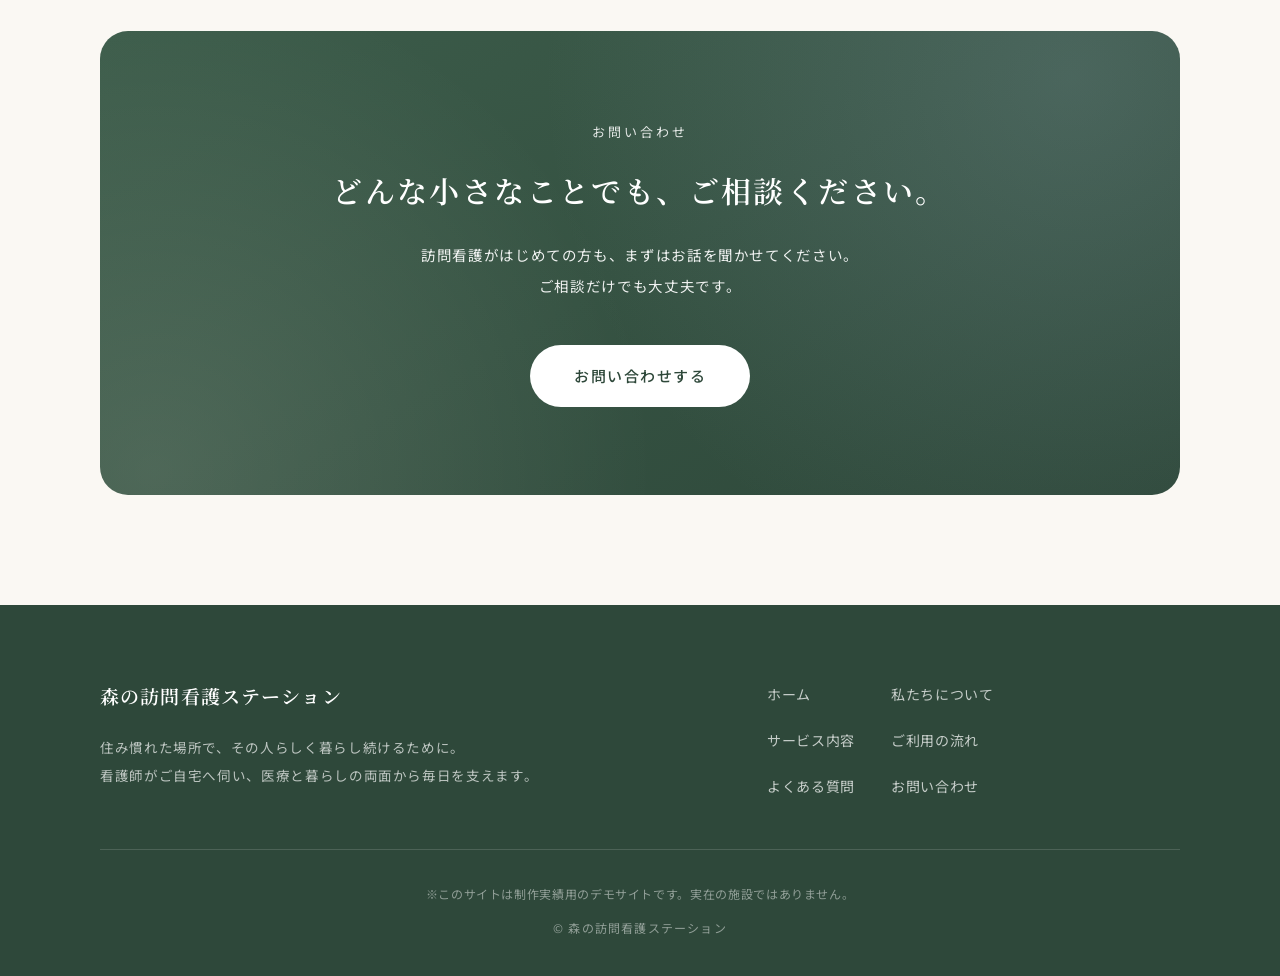
==== commit fcd6c748: "Add final photo visuals for Mori Houmon Kango" ====
--- a/about.html
+++ b/about.html
@@ -57,10 +57,13 @@
           </p>
         </div>
 
-        <div class="about-feature-visual image-placeholder fade-in" aria-hidden="true">
-          <span class="placeholder-shape placeholder-shape-circle"></span>
-          <span class="placeholder-shape placeholder-shape-arc"></span>
-          <span class="placeholder-shape placeholder-shape-leaf"></span>
+        <div class="image-grid about-photo-grid">
+          <div class="photo-frame photo-card fade-in">
+            <img src="assets/images/about-care.jpg" alt="看護師が小さな変化を丁寧に見守る様子" class="image-soft" loading="lazy">
+          </div>
+          <div class="photo-frame photo-card fade-in">
+            <img src="assets/images/about-family.jpg" alt="ご家族と相談しながら進める訪問看護" class="image-soft" loading="lazy">
+          </div>
         </div>
 
         <div class="message-block fade-in">
--- a/style.css
+++ b/style.css
@@ -46,6 +46,7 @@
 
 html {
   scroll-behavior: smooth;
+  overflow-x: hidden;
 }
 
 body {
@@ -56,6 +57,7 @@
   color: var(--color-text);
   background-color: var(--color-bg);
   -webkit-font-smoothing: antialiased;
+  overflow-x: hidden;
 }
 
 img {
@@ -168,6 +170,7 @@
 ---------------------------------------------------------- */
 .button {
   display: inline-block;
+  max-width: 100%;
   padding: 16px 44px;
   border-radius: 999px;
   font-size: 15px;
@@ -823,12 +826,6 @@
   aspect-ratio: 4 / 3;
 }
 
-.about-feature-visual {
-  aspect-ratio: 16 / 7;
-  margin: 80px 0;
-  min-height: 220px;
-}
-
 .placeholder-shape {
   position: absolute;
 }
@@ -878,6 +875,90 @@
   right: 18%;
   border-radius: 50%;
   background: radial-gradient(circle, rgba(255, 250, 232, 0.95) 20%, rgba(244, 236, 210, 0.6) 60%, rgba(244, 236, 210, 0) 100%);
+}
+
+/* ----------------------------------------------------------
+   写真エリア（assets/images/ の写真を差し替えて使用）
+   - 画像が未読み込みでも、枠のグラデーションが表示されて崩れない
+---------------------------------------------------------- */
+.photo-frame {
+  position: relative;
+  border-radius: var(--radius-l);
+  overflow: hidden;
+  background: linear-gradient(160deg, #edf1ec 0%, #e2e9e3 55%, #d6e0d8 100%);
+  box-shadow: var(--shadow-card);
+}
+
+.image-soft {
+  position: absolute;
+  inset: 0;
+  width: 100%;
+  height: 100%;
+  object-fit: cover;
+  filter: brightness(1.04) saturate(0.96);
+}
+
+/* 読み込み失敗時はJSでこのクラスを付け、プレースホルダーに戻す */
+.image-soft.is-hidden {
+  display: none;
+}
+
+.photo-card {
+  aspect-ratio: 4 / 3;
+}
+
+.section-photo {
+  aspect-ratio: 21 / 8;
+  min-height: 200px;
+  margin-bottom: 64px;
+}
+
+.hero-photo {
+  border-radius: inherit;
+  z-index: 1;
+}
+
+.image-grid {
+  display: grid;
+  grid-template-columns: repeat(2, 1fr);
+  gap: 28px;
+}
+
+.about-photo-grid {
+  margin: 80px 0;
+}
+
+.faq-visual {
+  aspect-ratio: 21 / 6;
+  min-height: 140px;
+  margin-bottom: 56px;
+}
+
+.faq-visual.image-placeholder {
+  min-height: 140px;
+}
+
+@media (max-width: 767px) {
+  .image-grid {
+    grid-template-columns: 1fr;
+    gap: 20px;
+  }
+
+  .section-photo {
+    aspect-ratio: 16 / 10;
+    min-height: 0;
+    margin-bottom: 44px;
+  }
+
+  .about-photo-grid {
+    margin: 56px 0;
+  }
+
+  .faq-visual {
+    aspect-ratio: 16 / 7;
+    min-height: 110px;
+    margin-bottom: 40px;
+  }
 }
 
 /* ----------------------------------------------------------
@@ -1554,6 +1635,44 @@
     font-size: 15px;
   }
 
+  h1,
+  h2,
+  h3,
+  p,
+  a,
+  button,
+  input,
+  textarea {
+    overflow-wrap: anywhere;
+  }
+
+  .container,
+  .container-narrow,
+  .hero-inner {
+    width: min(90%, 1080px);
+  }
+
+  .hero-inner > *,
+  .hero-station,
+  .hero-lead,
+  .flow-body,
+  .area-text {
+    min-width: 0;
+  }
+
+  .hero-station {
+    flex-wrap: wrap;
+    gap: 10px 12px;
+  }
+
+  .hero-lead {
+    max-width: 100%;
+  }
+
+  .button {
+    padding-inline: 28px;
+  }
+
   .section {
     padding: 76px 0;
   }
@@ -1576,11 +1695,6 @@
 
   .page-hero {
     padding: calc(var(--header-height) + 52px) 0 56px;
-  }
-
-  .about-feature-visual {
-    aspect-ratio: 4 / 3;
-    margin: 56px 0;
   }
 
   .flow-item {
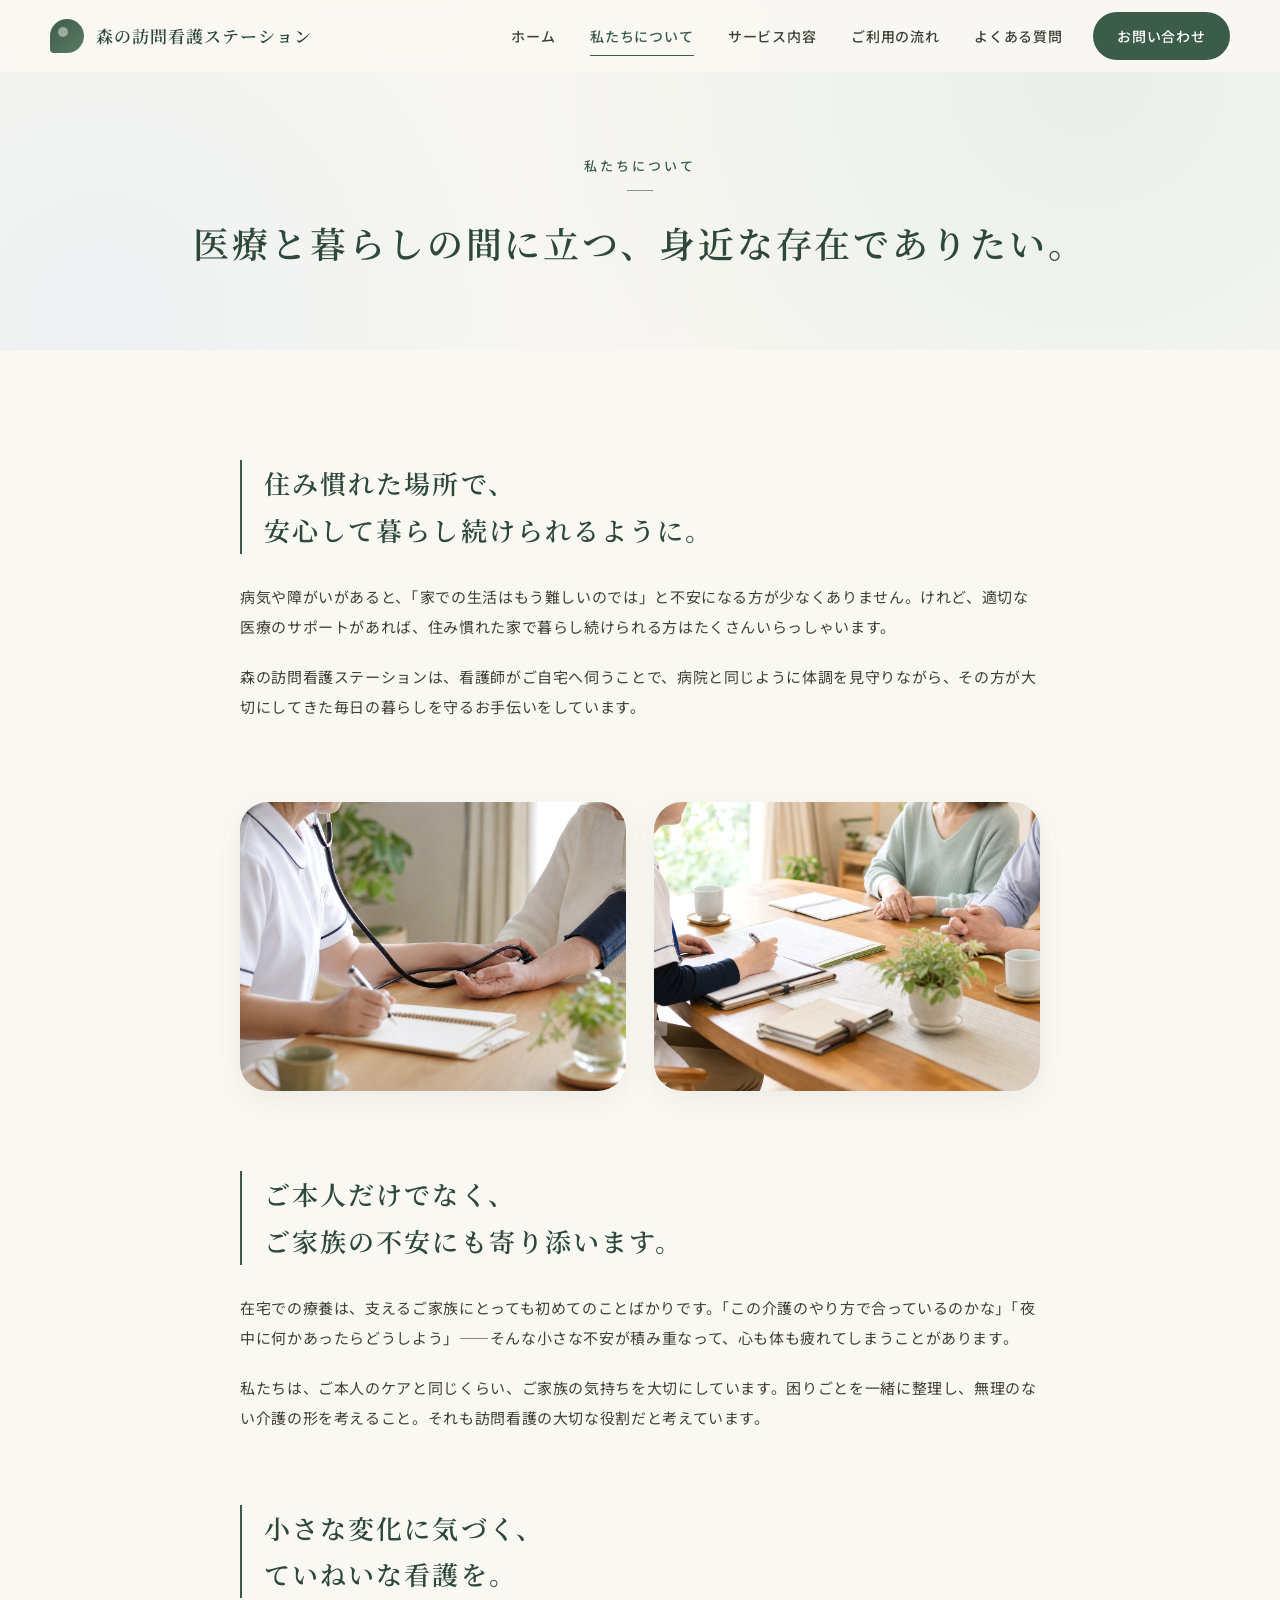
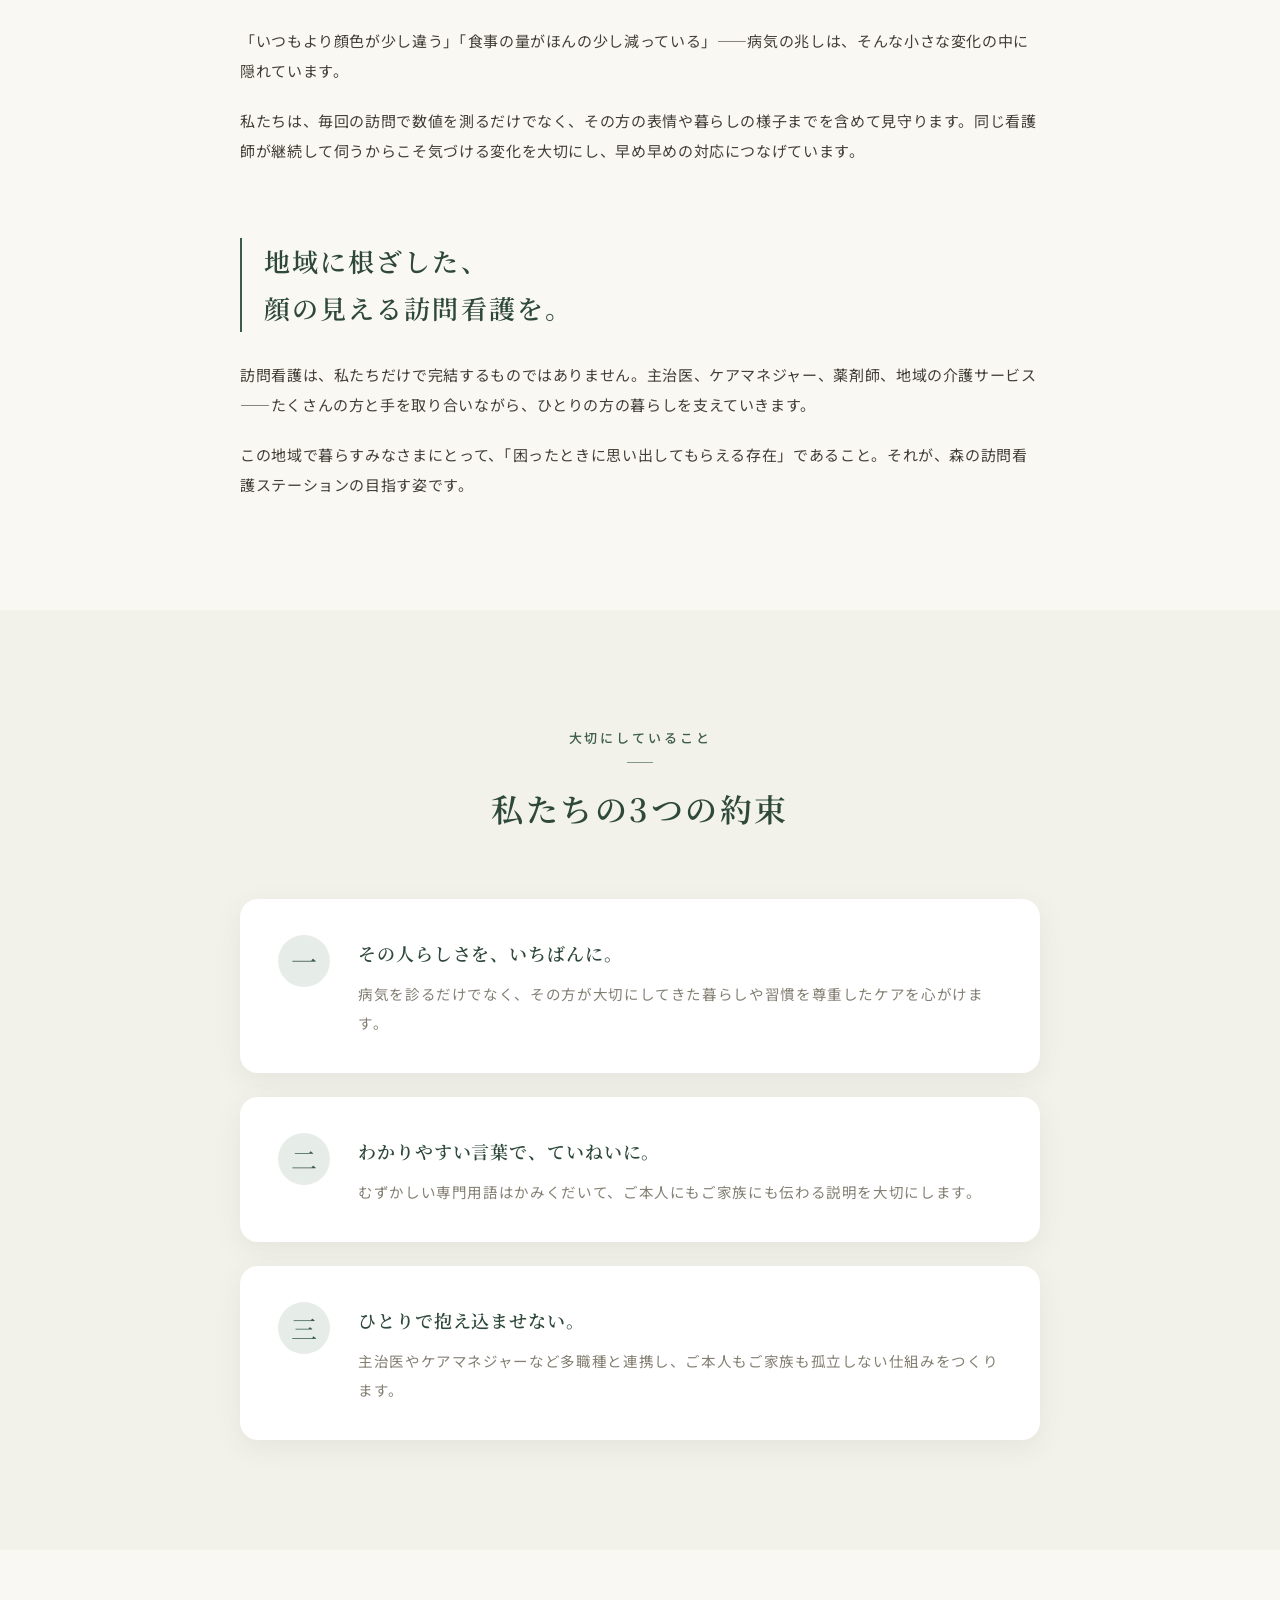
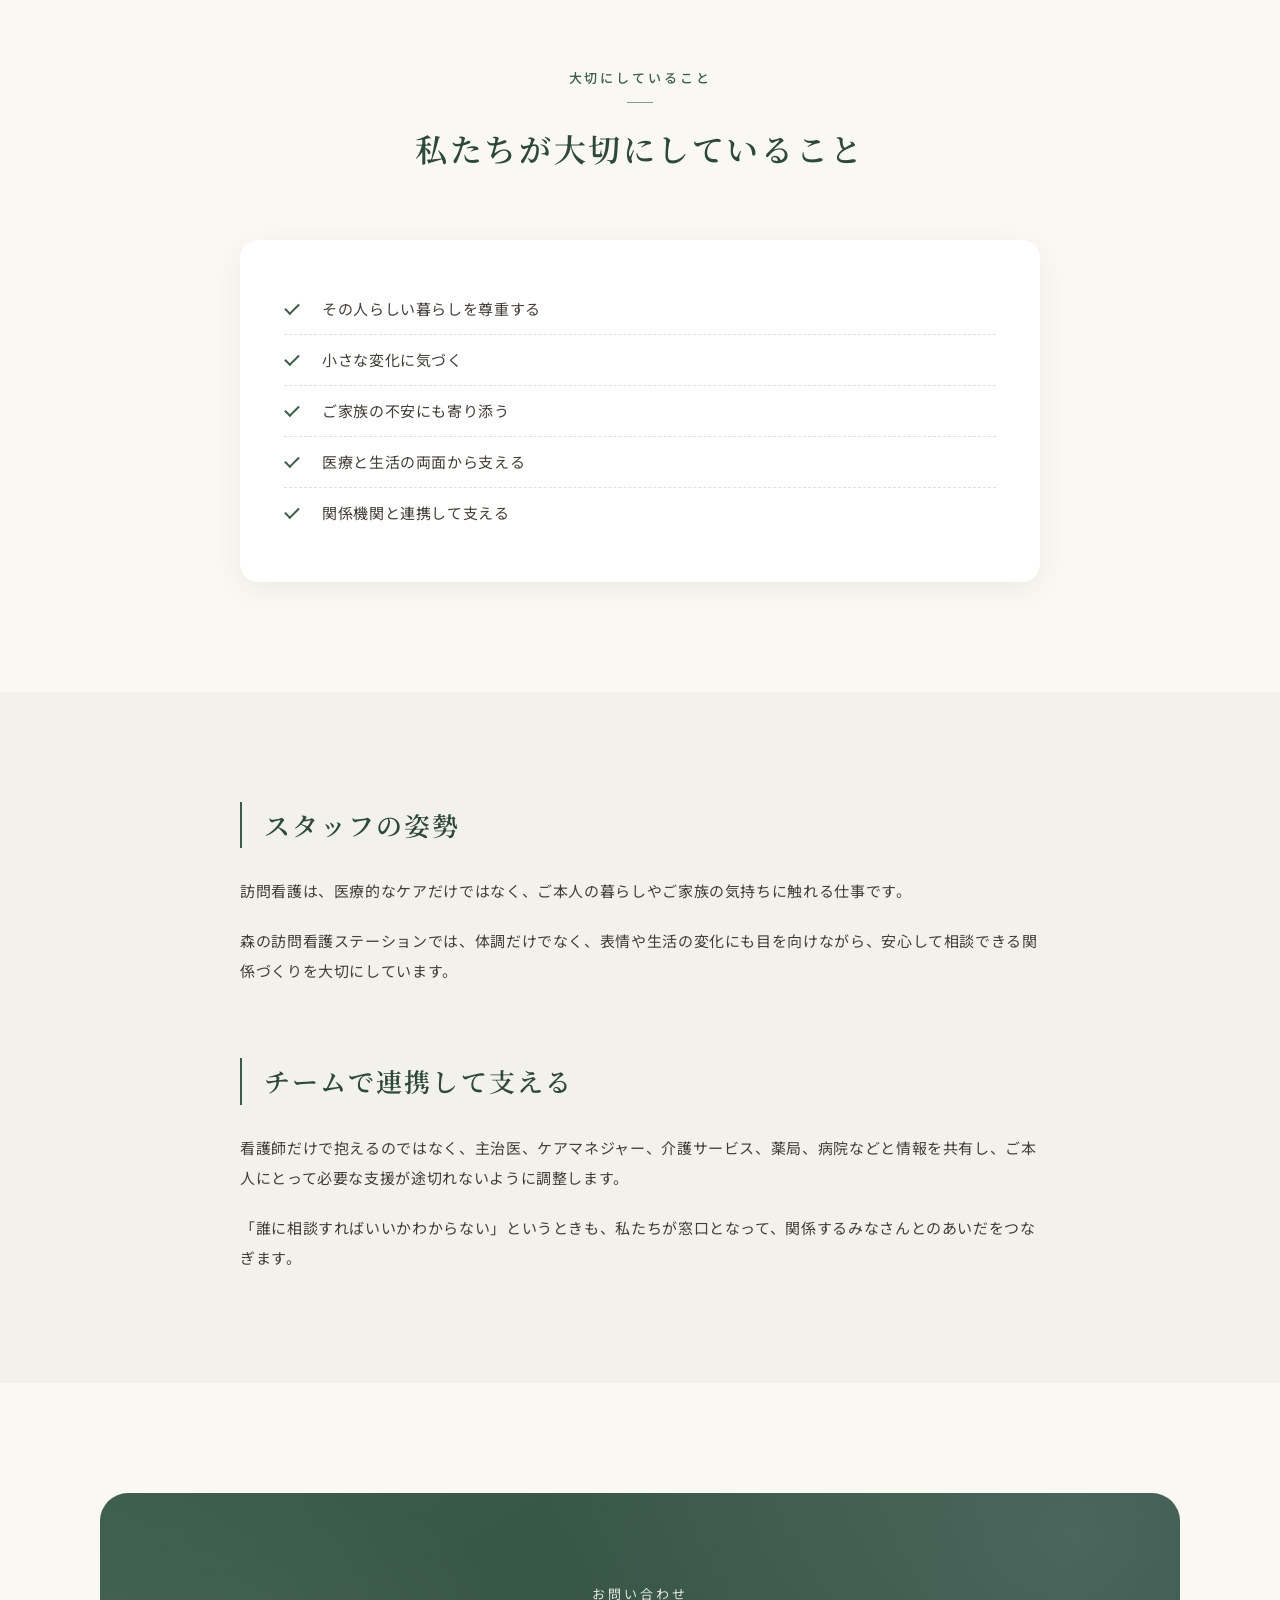
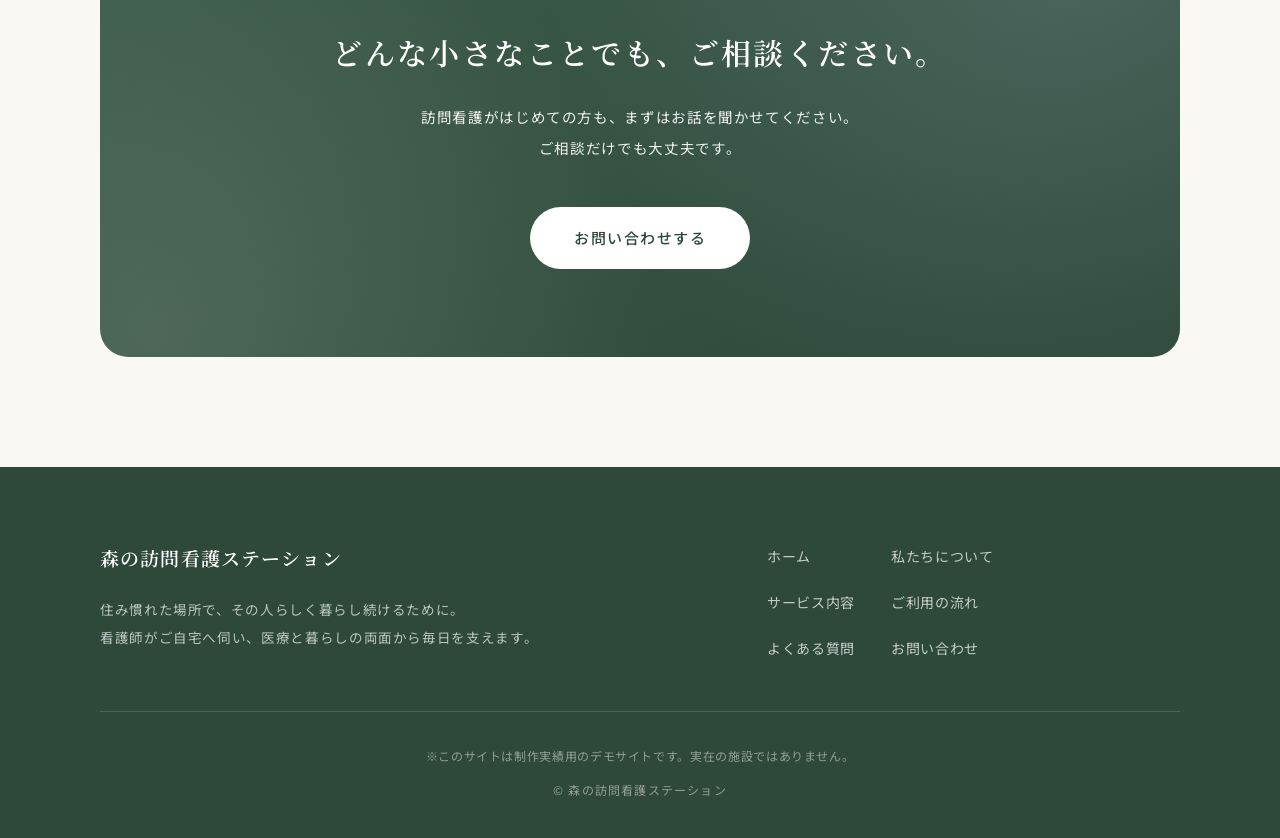
==== commit 1d2f5b47: "Expand home nursing site content" ====
--- a/about.html
+++ b/about.html
@@ -123,9 +123,52 @@
             <span class="promise-number">三</span>
             <div class="promise-body">
               <h3 class="promise-title">ひとりで抱え込ませない。</h3>
-              <p class="promise-text">24時間の連絡体制と多職種との連携で、ご本人もご家族も孤立しない仕組みをつくります。</p>
+              <p class="promise-text">主治医やケアマネジャーなど多職種と連携し、ご本人もご家族も孤立しない仕組みをつくります。</p>
             </div>
           </div>
+        </div>
+      </div>
+    </section>
+
+    <!-- 私たちが大切にしていること -->
+    <section class="section">
+      <div class="container container-narrow">
+        <div class="section-heading fade-in">
+          <p class="section-label">大切にしていること</p>
+          <h2 class="section-title">私たちが<br class="sp-only">大切にしていること</h2>
+        </div>
+        <div class="info-box fade-in">
+          <ul class="check-list value-list">
+            <li>その人らしい暮らしを尊重する</li>
+            <li>小さな変化に気づく</li>
+            <li>ご家族の不安にも寄り添う</li>
+            <li>医療と生活の両面から支える</li>
+            <li>関係機関と連携して支える</li>
+          </ul>
+        </div>
+      </div>
+    </section>
+
+    <!-- スタッフの姿勢・チーム連携 -->
+    <section class="section section-tinted">
+      <div class="container container-narrow">
+        <div class="message-block fade-in">
+          <h2 class="message-title">スタッフの姿勢</h2>
+          <p>
+            訪問看護は、医療的なケアだけではなく、ご本人の暮らしやご家族の気持ちに触れる仕事です。
+          </p>
+          <p>
+            森の訪問看護ステーションでは、体調だけでなく、表情や生活の変化にも目を向けながら、安心して相談できる関係づくりを大切にしています。
+          </p>
+        </div>
+        <div class="message-block fade-in">
+          <h2 class="message-title">チームで連携して支える</h2>
+          <p>
+            看護師だけで抱えるのではなく、主治医、ケアマネジャー、介護サービス、薬局、病院などと情報を共有し、ご本人にとって必要な支援が途切れないように調整します。
+          </p>
+          <p>
+            「誰に相談すればいいかわからない」というときも、私たちが窓口となって、関係するみなさんとのあいだをつなぎます。
+          </p>
         </div>
       </div>
     </section>
--- a/style.css
+++ b/style.css
@@ -1628,6 +1628,203 @@
 }
 
 /* ----------------------------------------------------------
+   導入リード（中央寄せの説明文）
+---------------------------------------------------------- */
+.lead-text {
+  max-width: 760px;
+  margin: 0 auto;
+  text-align: center;
+  font-size: 15px;
+  line-height: 2.2;
+  color: var(--color-text);
+}
+
+.lead-text + .lead-text {
+  margin-top: 22px;
+}
+
+.lead-block {
+  margin-bottom: 56px;
+}
+
+/* ----------------------------------------------------------
+   利用対象（こんな方にご利用いただけます）
+---------------------------------------------------------- */
+.usecase-list {
+  display: grid;
+  grid-template-columns: repeat(2, 1fr);
+  gap: 18px;
+}
+
+.usecase-item {
+  display: flex;
+  align-items: flex-start;
+  gap: 16px;
+  background-color: var(--color-white);
+  border-radius: var(--radius-m);
+  padding: 24px 26px;
+  box-shadow: var(--shadow-card);
+  transition: box-shadow 0.3s ease, transform 0.3s ease;
+}
+
+.usecase-item:hover {
+  box-shadow: var(--shadow-card-hover);
+  transform: translateY(-3px);
+}
+
+.usecase-check {
+  flex-shrink: 0;
+  width: 28px;
+  height: 28px;
+  margin-top: 3px;
+  border-radius: 50%;
+  background-color: var(--color-green-pale);
+  position: relative;
+}
+
+.usecase-check::after {
+  content: "";
+  position: absolute;
+  top: 44%;
+  left: 50%;
+  transform: translate(-50%, -50%) rotate(45deg);
+  width: 6px;
+  height: 11px;
+  border-right: 2px solid var(--color-green);
+  border-bottom: 2px solid var(--color-green);
+}
+
+.usecase-text {
+  font-size: 14.5px;
+  line-height: 1.9;
+  color: var(--color-text);
+}
+
+@media (max-width: 640px) {
+  .usecase-list {
+    grid-template-columns: 1fr;
+    gap: 14px;
+  }
+}
+
+/* ----------------------------------------------------------
+   対応できる医療ケア例（2カラムのチェックリスト）
+---------------------------------------------------------- */
+.care-grid {
+  display: grid;
+  grid-template-columns: repeat(2, 1fr);
+  column-gap: 44px;
+}
+
+@media (max-width: 640px) {
+  .care-grid {
+    grid-template-columns: 1fr;
+    column-gap: 0;
+  }
+}
+
+/* ----------------------------------------------------------
+   理念ページ：大切にしていること（リスト）
+---------------------------------------------------------- */
+.value-list {
+  display: flex;
+  flex-direction: column;
+  gap: 0;
+}
+
+/* ----------------------------------------------------------
+   FAQ：カテゴリ見出し
+---------------------------------------------------------- */
+.faq-category {
+  display: flex;
+  align-items: center;
+  gap: 14px;
+  margin: 52px 0 22px;
+  font-family: var(--font-serif);
+  font-size: 18px;
+  font-weight: 600;
+  letter-spacing: 0.06em;
+  color: var(--color-green-dark);
+}
+
+.faq-category:first-of-type {
+  margin-top: 0;
+}
+
+.faq-category::before {
+  content: "";
+  flex-shrink: 0;
+  width: 24px;
+  height: 24px;
+  border-radius: 50% 50% 50% 4px;
+  background: linear-gradient(135deg, var(--color-green-pale) 0%, #d8e2da 100%);
+}
+
+/* ----------------------------------------------------------
+   フォーム：セレクトボックス
+---------------------------------------------------------- */
+.form-select {
+  width: 100%;
+  padding: 15px 44px 15px 18px;
+  font-family: inherit;
+  font-size: 15px;
+  color: var(--color-text);
+  background-color: var(--color-bg);
+  border: 1px solid var(--color-line);
+  border-radius: var(--radius-s);
+  appearance: none;
+  -webkit-appearance: none;
+  background-image: url("data:image/svg+xml,%3Csvg xmlns='http://www.w3.org/2000/svg' width='14' height='14' viewBox='0 0 14 14'%3E%3Cpath d='M2 4.5L7 9.5L12 4.5' fill='none' stroke='%233c5c4a' stroke-width='1.4' stroke-linecap='round' stroke-linejoin='round'/%3E%3C/svg%3E");
+  background-repeat: no-repeat;
+  background-position: right 18px center;
+  transition: border-color 0.3s ease, box-shadow 0.3s ease;
+  cursor: pointer;
+}
+
+.form-select:focus {
+  outline: none;
+  border-color: var(--color-green);
+  box-shadow: 0 0 0 3px rgba(60, 92, 74, 0.12);
+  background-color: var(--color-white);
+}
+
+/* ----------------------------------------------------------
+   インフォボックス：補足CTA・注意書き
+---------------------------------------------------------- */
+.info-box-cta {
+  margin-top: 30px;
+  text-align: center;
+}
+
+/* お問い合わせ：フォーム前の案内文 */
+.form-intro {
+  max-width: 680px;
+  margin: 0 auto 36px;
+  text-align: center;
+  font-size: 14.5px;
+  line-height: 2.1;
+  color: var(--color-text-light);
+}
+
+.info-box-label {
+  display: block;
+  font-size: 13px;
+  font-weight: 500;
+  letter-spacing: 0.16em;
+  color: var(--color-green);
+  margin-bottom: 14px;
+}
+
+.info-box-title {
+  font-family: var(--font-serif);
+  font-size: 19px;
+  font-weight: 600;
+  letter-spacing: 0.05em;
+  color: var(--color-green-dark);
+  margin-bottom: 16px;
+}
+
+/* ----------------------------------------------------------
    スマホ調整
 ---------------------------------------------------------- */
 @media (max-width: 767px) {
